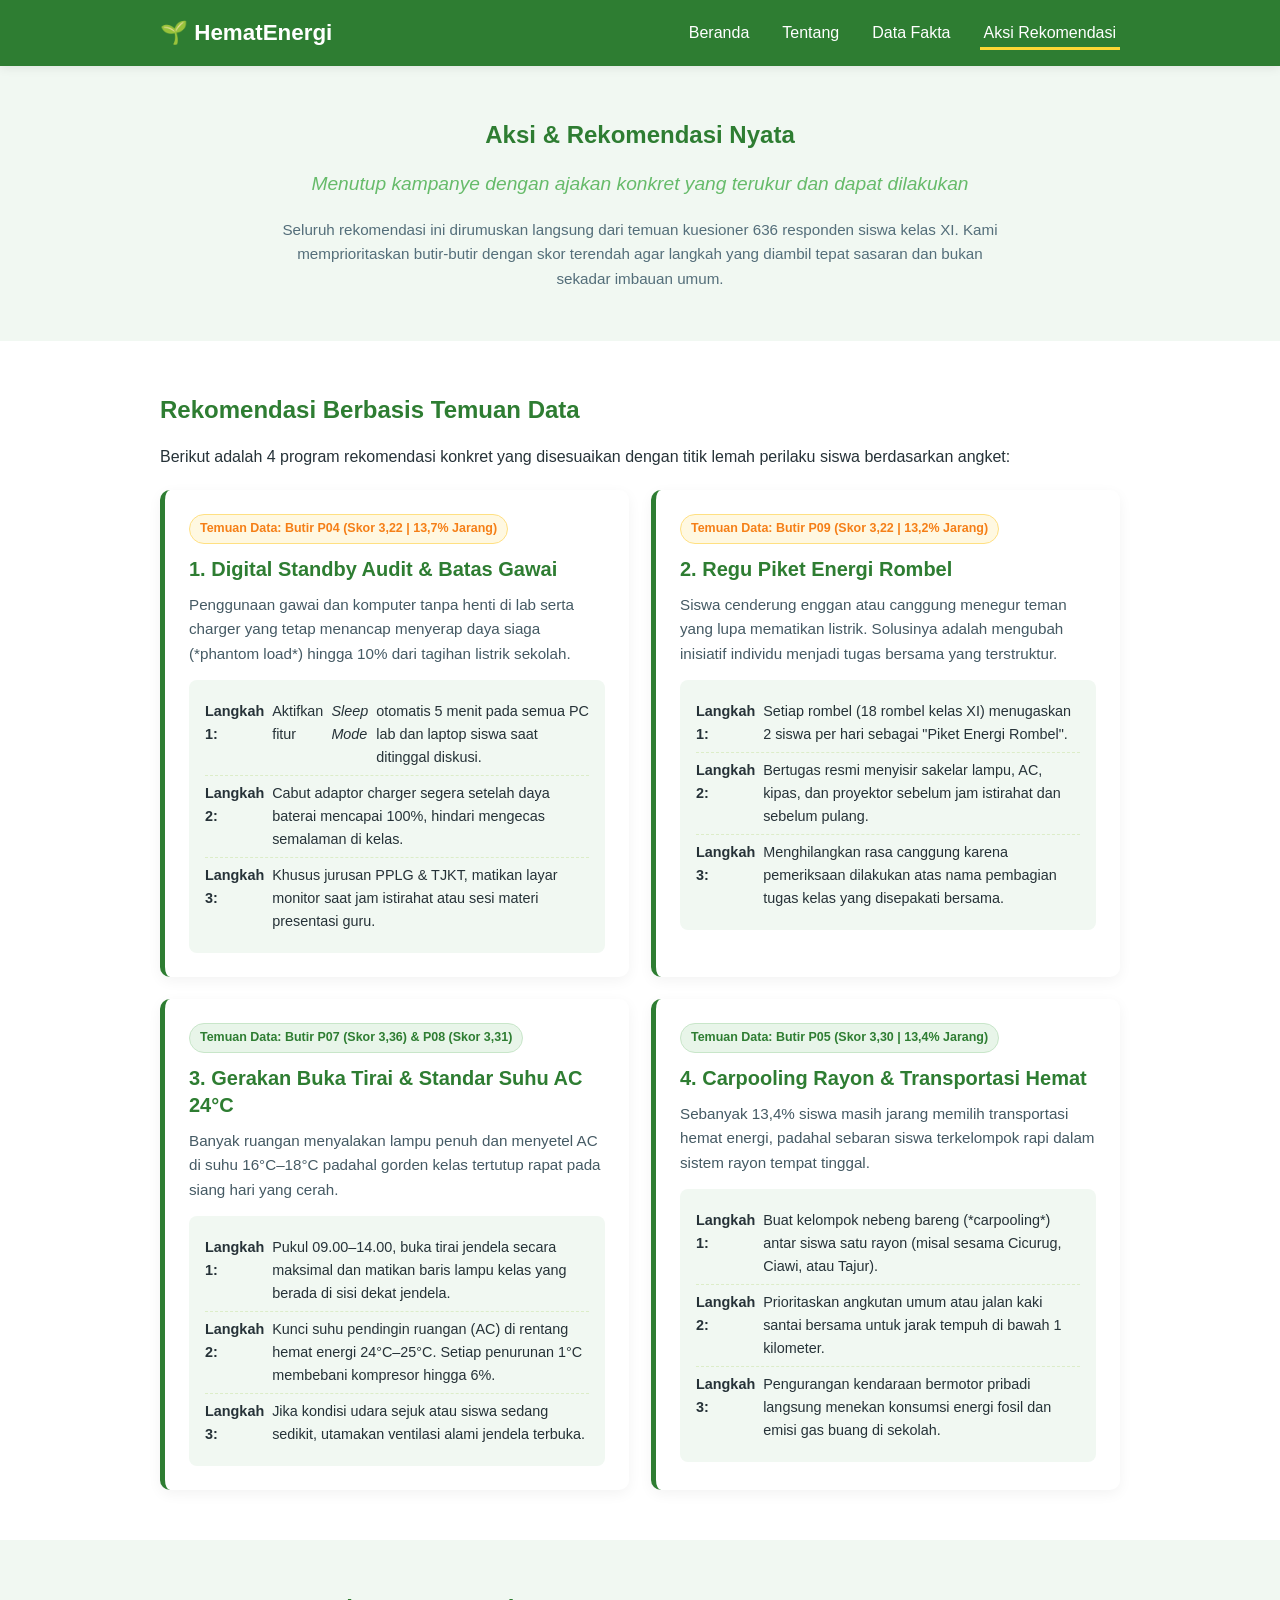
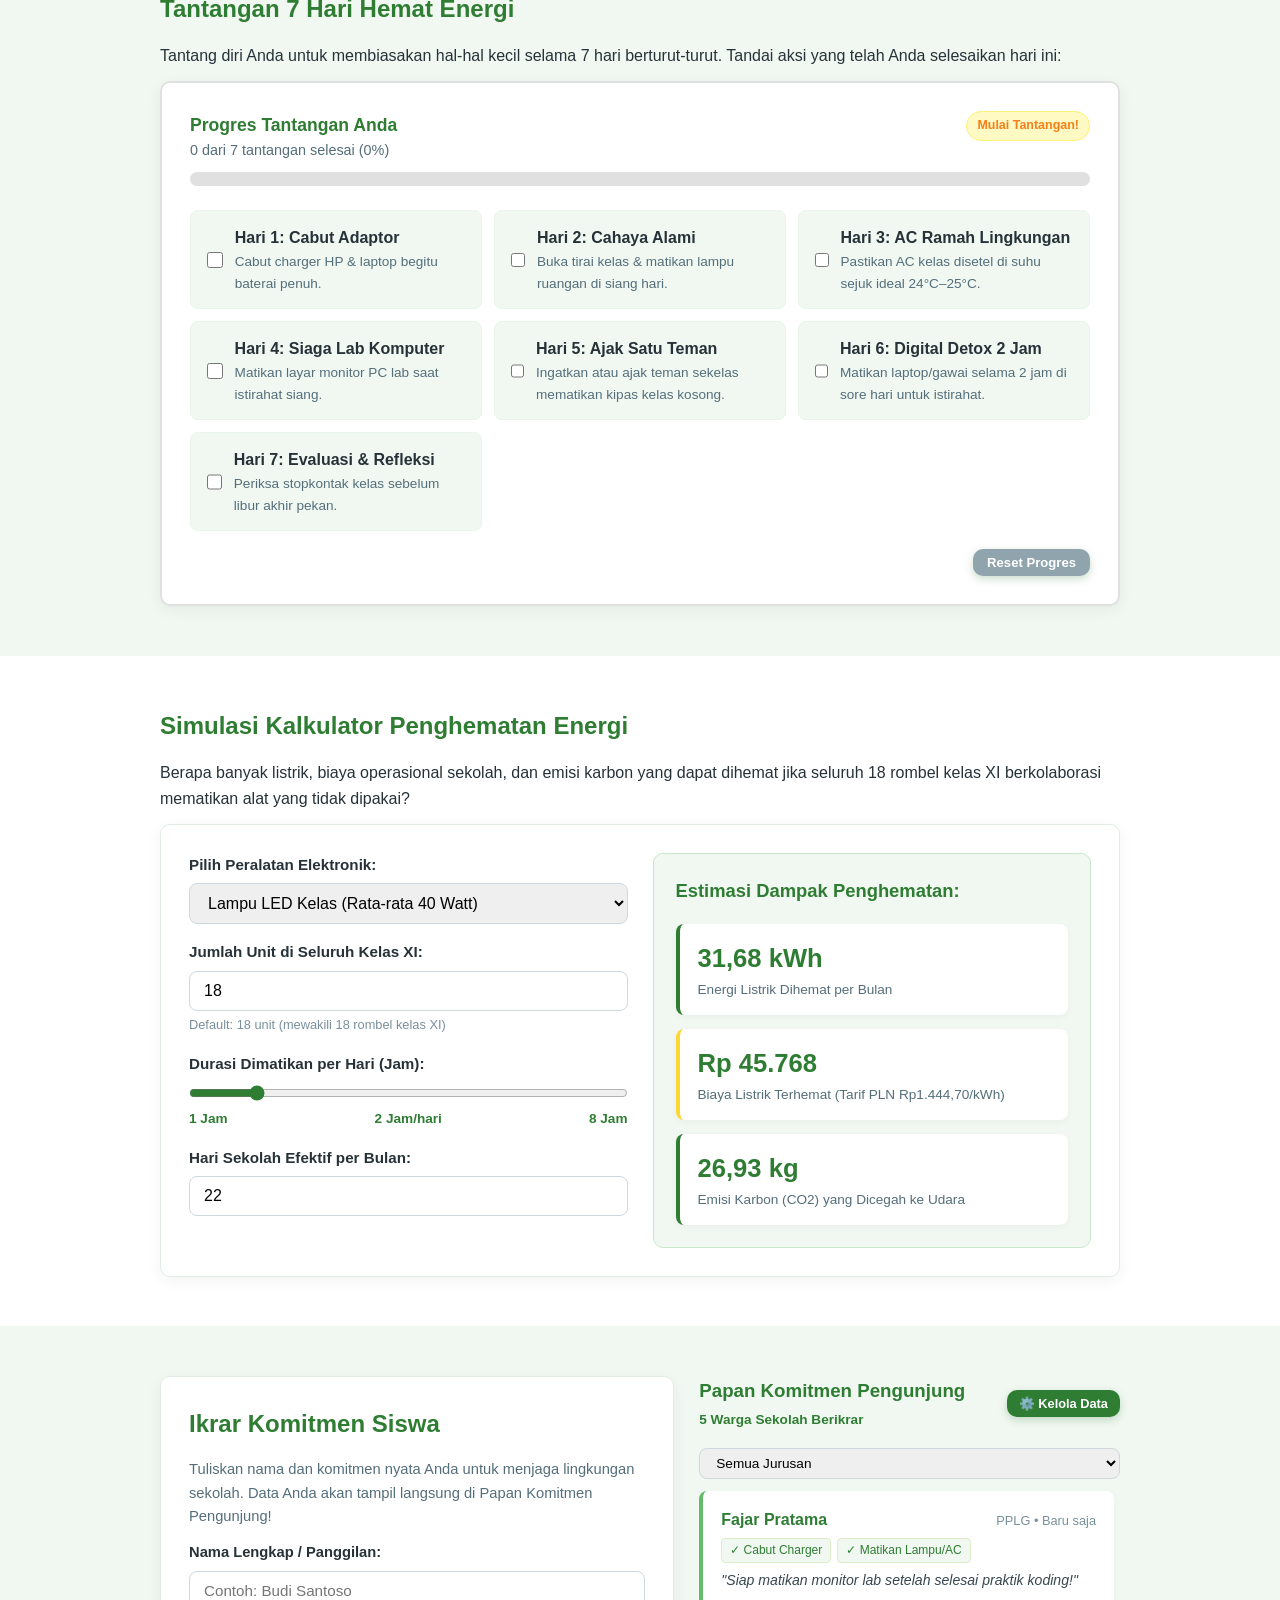
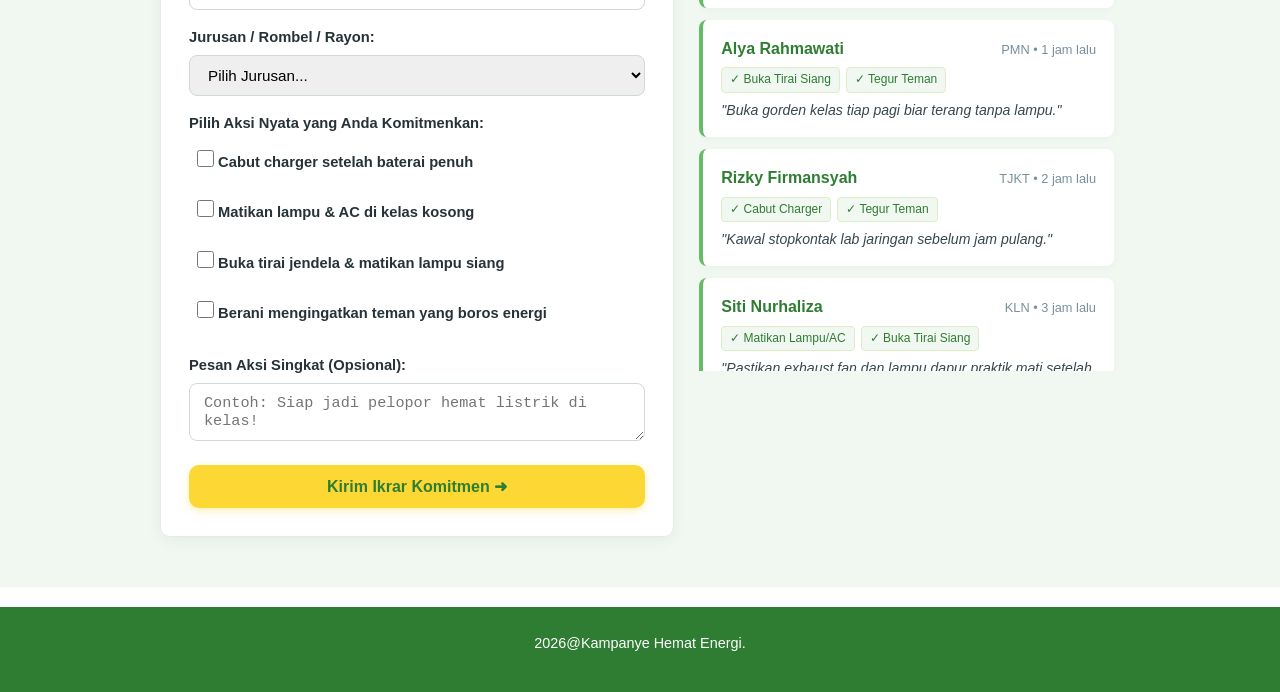
==== aksi.html @ 8c69aa35 "feat: Selesaikan seluruh checklist Fase 3 dan fitur pengembangan lanjutan" ====
<!DOCTYPE html>
<html lang="id">

<head>
    <meta charset="UTF-8">
    <meta name="viewport" content="width=device-width, initial-scale=1.0">
    <title>Aksi &amp; Rekomendasi | Hemat Energi, Selamatkan Bumi!</title>
    <link rel="stylesheet" href="css/style.css">
    <link rel="stylesheet" href="css/aksi.css">
</head>

<body>

    <header class="site-header">
        <div class="container header-inner">
            <a href="index.html" class="logo">🌱 HematEnergi</a>

            <button id="menuButton" class="menu-toggle" aria-label="Buka menu navigasi">
                ☰
            </button>

            <nav id="mainNav" class="main-nav">
                <ul>
                    <li><a href="index.html">Beranda</a></li>
                    <li><a href="tentang.html">Tentang</a></li>
                    <li><a href="dataFakta.html">Data Fakta</a></li>
                    <li><a href="aksi.html" class="active">Aksi Rekomendasi</a></li>
                </ul>
            </nav>
        </div>
    </header>

    <main>

        <section class="section-block page-title">
            <div class="container">
                <h1>Aksi &amp; Rekomendasi Nyata</h1>
                <p class="tagline">Menutup kampanye dengan ajakan konkret yang terukur dan dapat dilakukan</p>
                <p style="max-width: 720px; margin: 0 auto; color: #546e7a; font-size: 0.95rem;">
                    Seluruh rekomendasi ini dirumuskan langsung dari temuan kuesioner 636 responden siswa kelas XI. Kami memprioritaskan butir-butir dengan skor terendah agar langkah yang diambil tepat sasaran dan bukan sekadar imbauan umum.
                </p>
            </div>
        </section>

        <section class="section-block">
            <div class="container">
                <h2>Rekomendasi Berbasis Temuan Data</h2>
                <p>Berikut adalah 4 program rekomendasi konkret yang disesuaikan dengan titik lemah perilaku siswa berdasarkan angket:</p>

                <div class="rekomendasi-grid">

                    <div class="rekomendasi-card">
                        <div>
                            <span class="card-badge badge-alert">Temuan Data: Butir P04 (Skor 3,22 | 13,7% Jarang)</span>
                            <h3>1. Digital Standby Audit &amp; Batas Gawai</h3>
                            <p>
                                Penggunaan gawai dan komputer tanpa henti di lab serta charger yang tetap menancap menyerap daya siaga (*phantom load*) hingga 10% dari tagihan listrik sekolah.
                            </p>
                            <ul class="action-steps">
                                <li><strong>Langkah 1:</strong> Aktifkan fitur <em>Sleep Mode</em> otomatis 5 menit pada semua PC lab dan laptop siswa saat ditinggal diskusi.</li>
                                <li><strong>Langkah 2:</strong> Cabut adaptor charger segera setelah daya baterai mencapai 100%, hindari mengecas semalaman di kelas.</li>
                                <li><strong>Langkah 3:</strong> Khusus jurusan PPLG &amp; TJKT, matikan layar monitor saat jam istirahat atau sesi materi presentasi guru.</li>
                            </ul>
                        </div>
                    </div>

                    <div class="rekomendasi-card">
                        <div>
                            <span class="card-badge badge-alert">Temuan Data: Butir P09 (Skor 3,22 | 13,2% Jarang)</span>
                            <h3>2. Regu Piket Energi Rombel</h3>
                            <p>
                                Siswa cenderung enggan atau canggung menegur teman yang lupa mematikan listrik. Solusinya adalah mengubah inisiatif individu menjadi tugas bersama yang terstruktur.
                            </p>
                            <ul class="action-steps">
                                <li><strong>Langkah 1:</strong> Setiap rombel (18 rombel kelas XI) menugaskan 2 siswa per hari sebagai "Piket Energi Rombel".</li>
                                <li><strong>Langkah 2:</strong> Bertugas resmi menyisir sakelar lampu, AC, kipas, dan proyektor sebelum jam istirahat dan sebelum pulang.</li>
                                <li><strong>Langkah 3:</strong> Menghilangkan rasa canggung karena pemeriksaan dilakukan atas nama pembagian tugas kelas yang disepakati bersama.</li>
                            </ul>
                        </div>
                    </div>

                    <div class="rekomendasi-card">
                        <div>
                            <span class="card-badge">Temuan Data: Butir P07 (Skor 3,36) &amp; P08 (Skor 3,31)</span>
                            <h3>3. Gerakan Buka Tirai &amp; Standar Suhu AC 24°C</h3>
                            <p>
                                Banyak ruangan menyalakan lampu penuh dan menyetel AC di suhu 16°C–18°C padahal gorden kelas tertutup rapat pada siang hari yang cerah.
                            </p>
                            <ul class="action-steps">
                                <li><strong>Langkah 1:</strong> Pukul 09.00–14.00, buka tirai jendela secara maksimal dan matikan baris lampu kelas yang berada di sisi dekat jendela.</li>
                                <li><strong>Langkah 2:</strong> Kunci suhu pendingin ruangan (AC) di rentang hemat energi 24°C–25°C. Setiap penurunan 1°C membebani kompresor hingga 6%.</li>
                                <li><strong>Langkah 3:</strong> Jika kondisi udara sejuk atau siswa sedang sedikit, utamakan ventilasi alami jendela terbuka.</li>
                            </ul>
                        </div>
                    </div>

                    <div class="rekomendasi-card">
                        <div>
                            <span class="card-badge">Temuan Data: Butir P05 (Skor 3,30 | 13,4% Jarang)</span>
                            <h3>4. Carpooling Rayon &amp; Transportasi Hemat</h3>
                            <p>
                                Sebanyak 13,4% siswa masih jarang memilih transportasi hemat energi, padahal sebaran siswa terkelompok rapi dalam sistem rayon tempat tinggal.
                            </p>
                            <ul class="action-steps">
                                <li><strong>Langkah 1:</strong> Buat kelompok nebeng bareng (*carpooling*) antar siswa satu rayon (misal sesama Cicurug, Ciawi, atau Tajur).</li>
                                <li><strong>Langkah 2:</strong> Prioritaskan angkutan umum atau jalan kaki santai bersama untuk jarak tempuh di bawah 1 kilometer.</li>
                                <li><strong>Langkah 3:</strong> Pengurangan kendaraan bermotor pribadi langsung menekan konsumsi energi fosil dan emisi gas buang di sekolah.</li>
                            </ul>
                        </div>
                    </div>

                </div>
            </div>
        </section>

        <section class="section-block alt-bg">
            <div class="container">
                <h2>Tantangan 7 Hari Hemat Energi</h2>
                <p>Tantang diri Anda untuk membiasakan hal-hal kecil selama 7 hari berturut-turut. Tandai aksi yang telah Anda selesaikan hari ini:</p>

                <div class="challenge-card">
                    <div class="progress-header">
                        <div>
                            <strong style="color: var(--color-primary); font-size: 1.1rem;">Progres Tantangan Anda</strong>
                            <p id="challengeProgressText" style="margin: 0; font-size: 0.9rem; color: #546e7a;">0 dari 7 tantangan selesai (0%)</p>
                        </div>
                        <span id="challengeBadge" class="card-badge" style="margin: 0; background-color: #fff9c4; color: #f57f17; border-color: #fff176;">Mulai Tantangan!</span>
                    </div>

                    <div class="progress-bar-bg">
                        <div id="progressBarFill" class="progress-bar-fill"></div>
                    </div>

                    <div class="challenge-list" id="challengeList">
                        <label class="challenge-item" data-day="1">
                            <input type="checkbox" id="chkDay1">
                            <div>
                                <strong>Hari 1: Cabut Adaptor</strong>
                                <div style="font-size: 0.85rem; color: #546e7a;">Cabut charger HP &amp; laptop begitu baterai penuh.</div>
                            </div>
                        </label>

                        <label class="challenge-item" data-day="2">
                            <input type="checkbox" id="chkDay2">
                            <div>
                                <strong>Hari 2: Cahaya Alami</strong>
                                <div style="font-size: 0.85rem; color: #546e7a;">Buka tirai kelas &amp; matikan lampu ruangan di siang hari.</div>
                            </div>
                        </label>

                        <label class="challenge-item" data-day="3">
                            <input type="checkbox" id="chkDay3">
                            <div>
                                <strong>Hari 3: AC Ramah Lingkungan</strong>
                                <div style="font-size: 0.85rem; color: #546e7a;">Pastikan AC kelas disetel di suhu sejuk ideal 24°C–25°C.</div>
                            </div>
                        </label>

                        <label class="challenge-item" data-day="4">
                            <input type="checkbox" id="chkDay4">
                            <div>
                                <strong>Hari 4: Siaga Lab Komputer</strong>
                                <div style="font-size: 0.85rem; color: #546e7a;">Matikan layar monitor PC lab saat istirahat siang.</div>
                            </div>
                        </label>

                        <label class="challenge-item" data-day="5">
                            <input type="checkbox" id="chkDay5">
                            <div>
                                <strong>Hari 5: Ajak Satu Teman</strong>
                                <div style="font-size: 0.85rem; color: #546e7a;">Ingatkan atau ajak teman sekelas mematikan kipas kelas kosong.</div>
                            </div>
                        </label>

                        <label class="challenge-item" data-day="6">
                            <input type="checkbox" id="chkDay6">
                            <div>
                                <strong>Hari 6: Digital Detox 2 Jam</strong>
                                <div style="font-size: 0.85rem; color: #546e7a;">Matikan laptop/gawai selama 2 jam di sore hari untuk istirahat.</div>
                            </div>
                        </label>

                        <label class="challenge-item" data-day="7">
                            <input type="checkbox" id="chkDay7">
                            <div>
                                <strong>Hari 7: Evaluasi &amp; Refleksi</strong>
                                <div style="font-size: 0.85rem; color: #546e7a;">Periksa stopkontak kelas sebelum libur akhir pekan.</div>
                            </div>
                        </label>
                    </div>

                    <div style="margin-top: 18px; text-align: right;">
                        <button id="btnResetChallenge" class="btn-secondary" style="padding: 6px 14px; font-size: 0.82rem; background: #90a4ae;">Reset Progres</button>
                    </div>
                </div>
            </div>
        </section>

        <section class="section-block">
            <div class="container">
                <h2>Simulasi Kalkulator Penghematan Energi</h2>
                <p>Berapa banyak listrik, biaya operasional sekolah, dan emisi karbon yang dapat dihemat jika seluruh 18 rombel kelas XI berkolaborasi mematikan alat yang tidak dipakai?</p>

                <div class="calc-container">
                    <div>
                        <div class="calc-group">
                            <label for="calcDevice">Pilih Peralatan Elektronik:</label>
                            <select id="calcDevice" class="calc-control">
                                <option value="40" selected>Lampu LED Kelas (Rata-rata 40 Watt)</option>
                                <option value="75">Kipas Angin Dinding (75 Watt)</option>
                                <option value="800">Air Conditioner / AC 1 PK (800 Watt)</option>
                                <option value="250">Proyektor Ruang Kelas (250 Watt)</option>
                                <option value="150">Komputer Lab PC (150 Watt)</option>
                            </select>
                        </div>

                        <div class="calc-group">
                            <label for="calcQty">Jumlah Unit di Seluruh Kelas XI:</label>
                            <input type="number" id="calcQty" class="calc-control" value="18" min="1" max="200">
                            <span style="font-size: 0.8rem; color: #78909c;">Default: 18 unit (mewakili 18 rombel kelas XI)</span>
                        </div>

                        <div class="calc-group">
                            <label for="calcHours">Durasi Dimatikan per Hari (Jam):</label>
                            <input type="range" id="calcHours" min="1" max="8" value="2" style="width: 100%; accent-color: var(--color-primary);">
                            <div style="display: flex; justify-content: space-between; font-size: 0.85rem; color: var(--color-primary); font-weight: bold;">
                                <span>1 Jam</span>
                                <span id="lblHours">2 Jam/hari</span>
                                <span>8 Jam</span>
                            </div>
                        </div>

                        <div class="calc-group">
                            <label for="calcDays">Hari Sekolah Efektif per Bulan:</label>
                            <input type="number" id="calcDays" class="calc-control" value="22" min="1" max="31">
                        </div>
                    </div>

                    <div class="calc-results">
                        <h3 style="margin-bottom: 5px; font-size: 1.15rem;">Estimasi Dampak Penghematan:</h3>
                        
                        <div class="result-card">
                            <div class="result-val" id="resKwh">31,68 kWh</div>
                            <div class="result-lbl">Energi Listrik Dihemat per Bulan</div>
                        </div>

                        <div class="result-card result-card-accent">
                            <div class="result-val" id="resCost">Rp 45.768</div>
                            <div class="result-lbl">Biaya Listrik Terhemat (Tarif PLN Rp1.444,70/kWh)</div>
                        </div>

                        <div class="result-card">
                            <div class="result-val" id="resCo2">26,93 kg</div>
                            <div class="result-lbl">Emisi Karbon (CO2) yang Dicegah ke Udara</div>
                        </div>
                    </div>
                </div>
            </div>
        </section>

        <section class="section-block alt-bg">
            <div class="container">
                <div class="pledge-wrapper">

                    <div class="pledge-box">
                        <h2>Ikrar Komitmen Siswa</h2>
                        <p style="font-size: 0.92rem; color: #546e7a;">
                            Tuliskan nama dan komitmen nyata Anda untuk menjaga lingkungan sekolah. Data Anda akan tampil langsung di Papan Komitmen Pengunjung!
                        </p>

                        <form id="pledgeForm">
                            <div class="pledge-form-group">
                                <label for="pledgeName">Nama Lengkap / Panggilan:</label>
                                <input type="text" id="pledgeName" class="pledge-input" placeholder="Contoh: Budi Santoso" required>
                            </div>

                            <div class="pledge-form-group">
                                <label for="pledgeMajor">Jurusan / Rombel / Rayon:</label>
                                <select id="pledgeMajor" class="pledge-input" required>
                                    <option value="" disabled selected>Pilih Jurusan...</option>
                                    <option value="PPLG">PPLG (Pengembangan Perangkat Lunak &amp; Gim)</option>
                                    <option value="TJKT">TJKT (Teknik Komputer &amp; Telekomunikasi)</option>
                                    <option value="DKV">DKV (Desain Komunikasi Visual)</option>
                                    <option value="PMN">PMN (Pemasaran)</option>
                                    <option value="HTL">HTL (Perhotelan)</option>
                                    <option value="KLN">KLN (Kuliner)</option>
                                    <option value="MPLB">MPLB (Manajemen Perkantoran &amp; Bisnis)</option>
                                    <option value="GURU">Guru / Tenaga Pendidik</option>
                                    <option value="UMUM">Warga Sekolah Lainnya</option>
                                </select>
                            </div>

                            <div class="pledge-form-group">
                                <label>Pilih Aksi Nyata yang Anda Komitmenkan:</label>
                                <div class="checkbox-group">
                                    <label class="checkbox-label">
                                        <input type="checkbox" name="pledgeActions" value="Cabut Charger"> Cabut charger setelah baterai penuh
                                    </label>
                                    <label class="checkbox-label">
                                        <input type="checkbox" name="pledgeActions" value="Matikan Lampu/AC"> Matikan lampu &amp; AC di kelas kosong
                                    </label>
                                    <label class="checkbox-label">
                                        <input type="checkbox" name="pledgeActions" value="Buka Tirai Siang"> Buka tirai jendela &amp; matikan lampu siang
                                    </label>
                                    <label class="checkbox-label">
                                        <input type="checkbox" name="pledgeActions" value="Tegur Teman"> Berani mengingatkan teman yang boros energi
                                    </label>
                                </div>
                            </div>

                            <div class="pledge-form-group">
                                <label for="pledgeMsg">Pesan Aksi Singkat (Opsional):</label>
                                <textarea id="pledgeMsg" class="pledge-input" rows="2" placeholder="Contoh: Siap jadi pelopor hemat listrik di kelas!"></textarea>
                            </div>

                            <button type="submit" class="btn-primary" style="width: 100%;">Kirim Ikrar Komitmen ➜</button>
                        </form>
                    </div>

                    <div>
                        <div class="feed-header">
                            <div>
                                <h3 style="margin: 0;">Papan Komitmen Pengunjung</h3>
                                <span id="liveCommitCount" style="font-size: 0.85rem; color: var(--color-primary); font-weight: bold;">0 Warga Sekolah Berikrar</span>
                            </div>
                            <button id="btnOpenAdmin" class="btn-secondary" style="padding: 6px 12px; font-size: 0.8rem;">⚙️ Kelola Data</button>
                        </div>

                        <div style="margin-bottom: 12px;">
                            <select id="filterFeedMajor" class="pledge-input" style="padding: 6px 12px; font-size: 0.85rem;">
                                <option value="ALL">Semua Jurusan</option>
                                <option value="PPLG">PPLG</option>
                                <option value="TJKT">TJKT</option>
                                <option value="DKV">DKV</option>
                                <option value="PMN">PMN</option>
                                <option value="HTL">HTL</option>
                                <option value="KLN">KLN</option>
                                <option value="MPLB">MPLB</option>
                            </select>
                        </div>

                        <div class="feed-container" id="commitFeedContainer"></div>
                    </div>

                </div>
            </div>
        </section>

    </main>

    <div id="adminModal" class="modal-overlay">
        <div class="modal-content">
            <div class="modal-header">
                <h3 style="margin: 0; color: var(--color-primary);">Panel Manajemen Data Pengunjung</h3>
                <button id="btnCloseAdmin" class="modal-close">&times;</button>
            </div>
            
            <p style="font-size: 0.9rem; color: #546e7a;">
                Ringkasan data komitmen pengunjung yang tersimpan secara lokal pada sistem:
            </p>

            <div class="admin-stats-grid">
                <div class="admin-stat">
                    <div class="admin-stat-num" id="adminTotalCount">0</div>
                    <div class="admin-stat-lbl">Total Komitmen</div>
                </div>
                <div class="admin-stat">
                    <div class="admin-stat-num" id="adminTopMajor">-</div>
                    <div class="admin-stat-lbl">Jurusan Teraktif</div>
                </div>
                <div class="admin-stat">
                    <div class="admin-stat-num" id="adminTopAction">-</div>
                    <div class="admin-stat-lbl">Aksi Terbanyak</div>
                </div>
            </div>

            <h4 style="margin-bottom: 8px;">Ekspor &amp; Pengelolaan Data:</h4>
            <div class="admin-actions">
                <button id="btnExportJson" class="btn-primary" style="padding: 8px 16px; font-size: 0.85rem;">📥 Ekspor ke JSON</button>
                <button id="btnExportCsv" class="btn-secondary" style="padding: 8px 16px; font-size: 0.85rem;">📊 Ekspor ke CSV (Excel)</button>
                <button id="btnResetData" class="btn-secondary" style="padding: 8px 16px; font-size: 0.85rem; background: #e53935;">⚠️ Reset Data Bawaan</button>
            </div>
        </div>
    </div>

    <footer class="site-footer">
        <div class="container">
            <p><span id="currentYear"></span>@Kampanye Hemat Energi.</p>
        </div>
    </footer>

    <script src="js/script.js"></script>
</body>

</html>
---- css/style.css ----
:root {
  --color-primary: #2e7d32;
  --color-secondary: #66bb6a;
  --color-accent: #fdd835;
  --color-text: #263238;
  --color-bg: #ffffff;
  --color-bg-alt: #f1f8f2;
  --radius: 10px;
  --transition-smooth: all 0.25s cubic-bezier(0.4, 0, 0.2, 1);
}

* {
  margin: 0;
  padding: 0;
  box-sizing: border-box;
}

html {
  scroll-behavior: smooth;
}

body {
  font-family: 'Segoe UI', Verdana, Arial, sans-serif;
  color: var(--color-text);
  background-color: var(--color-bg);
  line-height: 1.6;
}

.container {
  max-width: 1000px;
  margin: 0 auto;
  padding: 0 20px;
}

h1, h2, h3 {
  color: var(--color-primary);
  margin-bottom: 15px;
  transition: color 0.2s ease;
}

p {
  margin-bottom: 12px;
}

a {
  color: var(--color-primary);
  text-decoration: none;
  transition: color 0.2s ease, opacity 0.2s ease;
}

.site-header {
  background-color: var(--color-primary);
  padding: 15px 0;
  position: sticky;
  top: 0;
  z-index: 100;
  box-shadow: 0 2px 10px rgba(0, 0, 0, 0.08);
  transition: background-color 0.3s ease;
}

.header-inner {
  display: flex;
  align-items: center;
  justify-content: space-between;
}

.logo {
  color: #ffffff;
  font-size: 1.4rem;
  font-weight: bold;
  display: inline-flex;
  align-items: center;
  gap: 6px;
  transition: transform 0.25s ease;
}

.logo:hover {
  transform: scale(1.03);
}

.main-nav ul {
  list-style: none;
  display: flex;
  gap: 25px;
}

.main-nav a {
  color: #ffffff;
  font-weight: 500;
  padding: 6px 4px;
  border-bottom: 3px solid transparent;
  transition: border-color 0.25s ease, opacity 0.2s ease;
}

.main-nav a.active {
  border-bottom: 3px solid var(--color-accent);
}

.main-nav a:hover {
  border-bottom: 3px solid var(--color-accent);
  opacity: 0.95;
}

.menu-toggle {
  display: none;
  background: none;
  border: none;
  color: #ffffff;
  font-size: 1.6rem;
  cursor: pointer;
  transition: transform 0.2s ease;
}

.menu-toggle:active {
  transform: scale(0.92);
}

.btn-primary,
.btn-secondary {
  display: inline-block;
  padding: 12px 26px;
  border-radius: var(--radius);
  font-weight: bold;
  border: none;
  cursor: pointer;
  font-size: 1rem;
  text-decoration: none;
  transition: transform 0.25s cubic-bezier(0.34, 1.56, 0.64, 1), 
              background-color 0.2s ease, 
              box-shadow 0.25s ease;
}

.btn-primary {
  background-color: var(--color-accent);
  color: var(--color-primary);
  box-shadow: 0 3px 8px rgba(253, 216, 53, 0.35);
}

.btn-primary:hover {
  background-color: #fbc02d;
  transform: translateY(-2px);
  box-shadow: 0 6px 16px rgba(253, 216, 53, 0.45);
}

.btn-primary:active {
  transform: translateY(0);
  box-shadow: 0 2px 6px rgba(253, 216, 53, 0.3);
}

.btn-secondary {
  background-color: var(--color-primary);
  color: #ffffff;
  box-shadow: 0 3px 8px rgba(46, 125, 50, 0.25);
}

.btn-secondary:hover {
  background-color: #1b5e20;
  transform: translateY(-2px);
  box-shadow: 0 6px 16px rgba(46, 125, 50, 0.35);
}

.btn-secondary:active {
  transform: translateY(0);
  box-shadow: 0 2px 6px rgba(46, 125, 50, 0.2);
}

.hero {
  display: flex;
  align-items: center;
  justify-content: space-between;
  gap: 30px;
  padding: 60px 20px;
  flex-wrap: wrap;
}

.hero-text {
  flex: 1;
  min-width: 280px;
}

.hero-text h1 {
  font-size: 2.3rem;
  line-height: 1.25;
}

.tagline {
  font-size: 1.2rem;
  font-style: italic;
  color: var(--color-secondary);
  margin-bottom: 18px;
}

.hero-image {
  flex: 1;
  min-width: 260px;
  display: flex;
  justify-content: center;
}

.hero-badge-box {
  position: relative;
  display: flex;
  align-items: center;
  gap: 16px;
  max-width: 300px;
  padding: 28px;
  background-color: var(--color-bg-alt);
  border: 3px solid var(--color-secondary);
  border-radius: var(--radius);
  overflow: hidden;
  box-shadow: 0 4px 16px rgba(46, 125, 50, 0.08);
  transition: transform 0.3s cubic-bezier(0.34, 1.56, 0.64, 1), box-shadow 0.3s ease;
  animation: floatBadge 4.5s ease-in-out infinite alternate;
}

.hero-badge-box:hover {
  transform: translateY(-5px) scale(1.02);
  box-shadow: 0 10px 24px rgba(46, 125, 50, 0.16);
}

@keyframes floatBadge {
  0% {
    transform: translateY(0);
  }
  100% {
    transform: translateY(-6px);
  }
}

.badge-icon {
  font-size: 2.6rem;
  display: inline-block;
  transition: transform 0.3s cubic-bezier(0.34, 1.56, 0.64, 1);
}

.hero-badge-box:hover .badge-icon {
  transform: scale(1.15) rotate(8deg);
}

.badge-content {
  display: flex;
  flex-direction: column;
}

.badge-title {
  font-weight: bold;
  color: var(--color-primary);
  font-size: 1.1rem;
}

.badge-sub {
  font-size: 0.9rem;
  color: var(--color-text);
}

.badge-decoration {
  position: absolute;
  top: -25px;
  right: -25px;
  width: 90px;
  height: 90px;
  border-radius: 50%;
  background-color: var(--color-accent);
  opacity: 0.3;
  transition: transform 0.4s ease;
}

.hero-badge-box:hover .badge-decoration {
  transform: scale(1.2);
}

.section-block {
  padding: 50px 0;
}

.alt-bg {
  background-color: var(--color-bg-alt);
}

.page-title {
  background-color: var(--color-bg-alt);
  text-align: center;
}

.goal-list {
  list-style: none;
}

.goal-list li {
  padding: 12px 10px;
  font-size: 1.05rem;
  border-bottom: 1px solid #e0e0e0;
  border-radius: 6px;
  transition: background-color 0.2s ease, transform 0.2s ease, padding-left 0.2s ease;
}

.goal-list li:hover {
  background-color: rgba(102, 187, 106, 0.08);
  padding-left: 16px;
  transform: translateX(4px);
}

.tips-section {
  text-align: center;
}

.tip-text {
  font-size: 1.15rem;
  font-weight: 500;
  min-height: 36px;
  margin-bottom: 20px;
  color: var(--color-primary);
  transition: opacity 0.25s ease, transform 0.25s ease;
}

.identity-table {
  width: 100%;
  border-collapse: collapse;
  margin-top: 10px;
  border-radius: var(--radius);
  overflow: hidden;
}

.identity-table th,
.identity-table td {
  text-align: left;
  padding: 12px 16px;
  border: 1px solid #dcdcdc;
  transition: background-color 0.2s ease;
}

.identity-table th {
  background-color: var(--color-bg-alt);
  width: 220px;
}

.identity-table tr:hover td {
  background-color: rgba(241, 248, 242, 0.5);
}

.fade-in-section {
  opacity: 0;
  transform: translateY(16px);
  transition: opacity 0.6s cubic-bezier(0.25, 1, 0.5, 1), transform 0.6s cubic-bezier(0.25, 1, 0.5, 1);
  will-change: opacity, transform;
}

.fade-in-section.is-visible {
  opacity: 1;
  transform: translateY(0);
}

.site-footer {
  background-color: var(--color-primary);
  color: #ffffff;
  text-align: center;
  padding: 25px 0;
  margin-top: 20px;
  font-size: 0.9rem;
}

.site-footer a {
  color: var(--color-accent);
}

@media (max-width: 768px) {
  .menu-toggle {
    display: block;
  }

  .header-inner {
    flex-wrap: wrap;
  }

  .main-nav {
    width: 100%;
    order: 3;
    display: none;
    opacity: 0;
    transform: translateY(-8px);
    transition: opacity 0.25s ease, transform 0.25s ease;
  }

  .main-nav.nav-open {
    display: block;
    opacity: 1;
    transform: translateY(0);
  }

  .main-nav ul {
    flex-direction: column;
    gap: 0;
    margin-top: 15px;
  }

  .main-nav li {
    border-top: 1px solid rgba(255, 255, 255, 0.2);
  }

  .main-nav a {
    display: block;
    padding: 12px 4px;
  }

  .hero {
    text-align: center;
    flex-direction: column-reverse;
  }
}

@media (prefers-reduced-motion: reduce) {
  *,
  .fade-in-section,
  .hero-badge-box,
  .badge-icon {
    animation: none !important;
    transition: none !important;
    transform: none !important;
    opacity: 1 !important;
  }
}
---- css/aksi.css ----
.rekomendasi-grid {
  display: grid;
  grid-template-columns: repeat(auto-fit, minmax(320px, 1fr));
  gap: 22px;
  margin-top: 20px;
}

.rekomendasi-card {
  background: #ffffff;
  border-radius: var(--radius);
  padding: 24px;
  box-shadow: 0 4px 14px rgba(0, 0, 0, 0.05);
  border-left: 5px solid var(--color-primary);
  display: flex;
  flex-direction: column;
  justify-content: space-between;
  transition: transform 0.25s ease, box-shadow 0.25s ease;
}

.rekomendasi-card:hover {
  transform: translateY(-4px);
  box-shadow: 0 10px 24px rgba(46, 125, 50, 0.12);
}

.card-badge {
  display: inline-block;
  font-size: 0.78rem;
  font-weight: 700;
  padding: 4px 10px;
  border-radius: 20px;
  background-color: #e8f5e9;
  color: var(--color-primary);
  margin-bottom: 12px;
  align-self: flex-start;
  border: 1px solid #c8e6c9;
}

.badge-alert {
  background-color: #fff8e1;
  color: #f57f17;
  border-color: #ffe082;
}

.rekomendasi-card h3 {
  font-size: 1.25rem;
  margin-bottom: 10px;
  line-height: 1.35;
}

.rekomendasi-card p {
  font-size: 0.95rem;
  color: #455a64;
  margin-bottom: 14px;
}

.action-steps {
  list-style: none;
  background: var(--color-bg-alt);
  padding: 14px 16px;
  border-radius: 8px;
  margin-top: 10px;
}

.action-steps li {
  font-size: 0.9rem;
  padding: 6px 0;
  display: flex;
  align-items: flex-start;
  gap: 8px;
  border-bottom: 1px dashed #dcedc8;
}

.action-steps li:last-child {
  border-bottom: none;
}

.challenge-card {
  background: #ffffff;
  border-radius: var(--radius);
  padding: 28px;
  box-shadow: 0 4px 16px rgba(0, 0, 0, 0.06);
  border: 2px solid #e0e0e0;
}

.progress-header {
  display: flex;
  justify-content: space-between;
  align-items: center;
  margin-bottom: 10px;
  flex-wrap: wrap;
  gap: 10px;
}

.progress-bar-bg {
  width: 100%;
  height: 14px;
  background-color: #e0e0e0;
  border-radius: 10px;
  overflow: hidden;
  margin-bottom: 24px;
}

.progress-bar-fill {
  height: 100%;
  width: 0%;
  background: linear-gradient(90deg, var(--color-secondary), var(--color-primary));
  border-radius: 10px;
  transition: width 0.4s ease;
}

.challenge-list {
  display: grid;
  grid-template-columns: repeat(auto-fit, minmax(280px, 1fr));
  gap: 12px;
}

.challenge-item {
  background: var(--color-bg-alt);
  padding: 14px 16px;
  border-radius: 8px;
  display: flex;
  align-items: center;
  gap: 12px;
  cursor: pointer;
  border: 1px solid #e8f5e9;
  transition: all 0.2s ease;
  user-select: none;
}

.challenge-item:hover {
  background-color: #e8f5e9;
  transform: translateX(3px);
}

.challenge-item input[type="checkbox"] {
  width: 20px;
  height: 20px;
  accent-color: var(--color-primary);
  cursor: pointer;
}

.challenge-item.completed {
  background-color: #edf7ee;
  border-color: #a5d6a7;
  text-decoration: line-through;
  opacity: 0.85;
}

.calc-container {
  display: grid;
  grid-template-columns: 1fr 1fr;
  gap: 25px;
  background: #ffffff;
  padding: 28px;
  border-radius: var(--radius);
  box-shadow: 0 4px 16px rgba(0, 0, 0, 0.05);
  border: 1px solid #e2ece3;
}

@media (max-width: 768px) {
  .calc-container {
    grid-template-columns: 1fr;
  }
}

.calc-group {
  margin-bottom: 16px;
}

.calc-group label {
  display: block;
  font-weight: 600;
  font-size: 0.95rem;
  margin-bottom: 6px;
  color: var(--color-text);
}

.calc-control {
  width: 100%;
  padding: 10px 14px;
  border-radius: 8px;
  border: 1px solid #cfd8dc;
  font-size: 1rem;
  outline: none;
  transition: border-color 0.2s ease, box-shadow 0.2s ease;
}

.calc-control:focus {
  border-color: var(--color-primary);
  box-shadow: 0 0 0 3px rgba(46, 125, 50, 0.15);
}

.calc-results {
  display: flex;
  flex-direction: column;
  justify-content: center;
  gap: 14px;
  background: var(--color-bg-alt);
  padding: 22px;
  border-radius: var(--radius);
  border: 1px solid #c8e6c9;
}

.result-card {
  background: #ffffff;
  padding: 14px 18px;
  border-radius: 8px;
  border-left: 4px solid var(--color-primary);
  box-shadow: 0 2px 6px rgba(0,0,0,0.04);
}

.result-card-accent {
  border-left-color: var(--color-accent);
}

.result-val {
  font-size: 1.6rem;
  font-weight: 700;
  color: var(--color-primary);
}

.result-lbl {
  font-size: 0.85rem;
  color: #546e7a;
}

.pledge-wrapper {
  display: grid;
  grid-template-columns: 1.1fr 0.9fr;
  gap: 25px;
}

@media (max-width: 768px) {
  .pledge-wrapper {
    grid-template-columns: 1fr;
  }
}

.pledge-box {
  background: #ffffff;
  padding: 28px;
  border-radius: var(--radius);
  box-shadow: 0 4px 16px rgba(0, 0, 0, 0.05);
  border: 1px solid #e2ece3;
}

.pledge-form-group {
  margin-bottom: 16px;
}

.pledge-form-group label {
  display: block;
  font-weight: 600;
  font-size: 0.92rem;
  margin-bottom: 6px;
}

.pledge-input {
  width: 100%;
  padding: 10px 14px;
  border-radius: 8px;
  border: 1px solid #cfd8dc;
  font-size: 0.95rem;
  outline: none;
  transition: border-color 0.2s ease;
}

.pledge-input:focus {
  border-color: var(--color-primary);
  box-shadow: 0 0 0 3px rgba(46, 125, 50, 0.15);
}

.checkbox-group {
  display: flex;
  flex-direction: column;
  gap: 8px;
  margin-top: 8px;
}

.checkbox-label {
  display: flex;
  align-items: center;
  gap: 10px;
  font-size: 0.9rem;
  cursor: pointer;
  padding: 6px 8px;
  border-radius: 6px;
  transition: background-color 0.2s ease;
}

.checkbox-label:hover {
  background-color: var(--color-bg-alt);
}

.checkbox-label input[type="checkbox"] {
  accent-color: var(--color-primary);
  width: 17px;
  height: 17px;
}

.feed-header {
  display: flex;
  justify-content: space-between;
  align-items: center;
  margin-bottom: 16px;
  flex-wrap: wrap;
  gap: 10px;
}

.feed-container {
  display: flex;
  flex-direction: column;
  gap: 12px;
  max-height: 480px;
  overflow-y: auto;
  padding-right: 6px;
}

.feed-container::-webkit-scrollbar {
  width: 6px;
}

.feed-container::-webkit-scrollbar-thumb {
  background: #c8e6c9;
  border-radius: 10px;
}

.commit-card {
  background: #ffffff;
  padding: 16px 18px;
  border-radius: 8px;
  border-left: 4px solid var(--color-secondary);
  box-shadow: 0 2px 8px rgba(0,0,0,0.03);
  transition: transform 0.2s ease;
}

.commit-card:hover {
  transform: translateX(3px);
}

.commit-top {
  display: flex;
  justify-content: space-between;
  align-items: baseline;
  margin-bottom: 6px;
}

.commit-name {
  font-weight: 700;
  color: var(--color-primary);
  font-size: 1rem;
}

.commit-meta {
  font-size: 0.8rem;
  color: #78909c;
}

.commit-tags {
  display: flex;
  flex-wrap: wrap;
  gap: 6px;
  margin: 6px 0;
}

.commit-tag {
  font-size: 0.75rem;
  background: var(--color-bg-alt);
  color: var(--color-primary);
  padding: 2px 8px;
  border-radius: 4px;
  border: 1px solid #dcedc8;
}

.commit-note {
  font-size: 0.88rem;
  color: #37474f;
  font-style: italic;
  margin-top: 4px;
}

.modal-overlay {
  display: none;
  position: fixed;
  top: 0;
  left: 0;
  width: 100%;
  height: 100%;
  background: rgba(0, 0, 0, 0.5);
  z-index: 1000;
  justify-content: center;
  align-items: center;
  padding: 15px;
}

.modal-overlay.active {
  display: flex;
}

.modal-content {
  background: #ffffff;
  width: 100%;
  max-width: 680px;
  border-radius: var(--radius);
  padding: 28px;
  max-height: 85vh;
  overflow-y: auto;
  box-shadow: 0 10px 30px rgba(0, 0, 0, 0.2);
  position: relative;
}

.modal-header {
  display: flex;
  justify-content: space-between;
  align-items: center;
  border-bottom: 2px solid var(--color-bg-alt);
  padding-bottom: 12px;
  margin-bottom: 18px;
}

.modal-close {
  background: none;
  border: none;
  font-size: 1.5rem;
  cursor: pointer;
  color: #78909c;
  line-height: 1;
}

.admin-stats-grid {
  display: grid;
  grid-template-columns: repeat(auto-fit, minmax(130px, 1fr));
  gap: 12px;
  margin-bottom: 20px;
}

.admin-stat {
  background: var(--color-bg-alt);
  padding: 14px;
  border-radius: 8px;
  text-align: center;
}

.admin-stat-num {
  font-size: 1.6rem;
  font-weight: 700;
  color: var(--color-primary);
}

.admin-stat-lbl {
  font-size: 0.8rem;
  color: #607d8b;
}

.admin-actions {
  display: flex;
  gap: 10px;
  flex-wrap: wrap;
  margin-top: 20px;
}
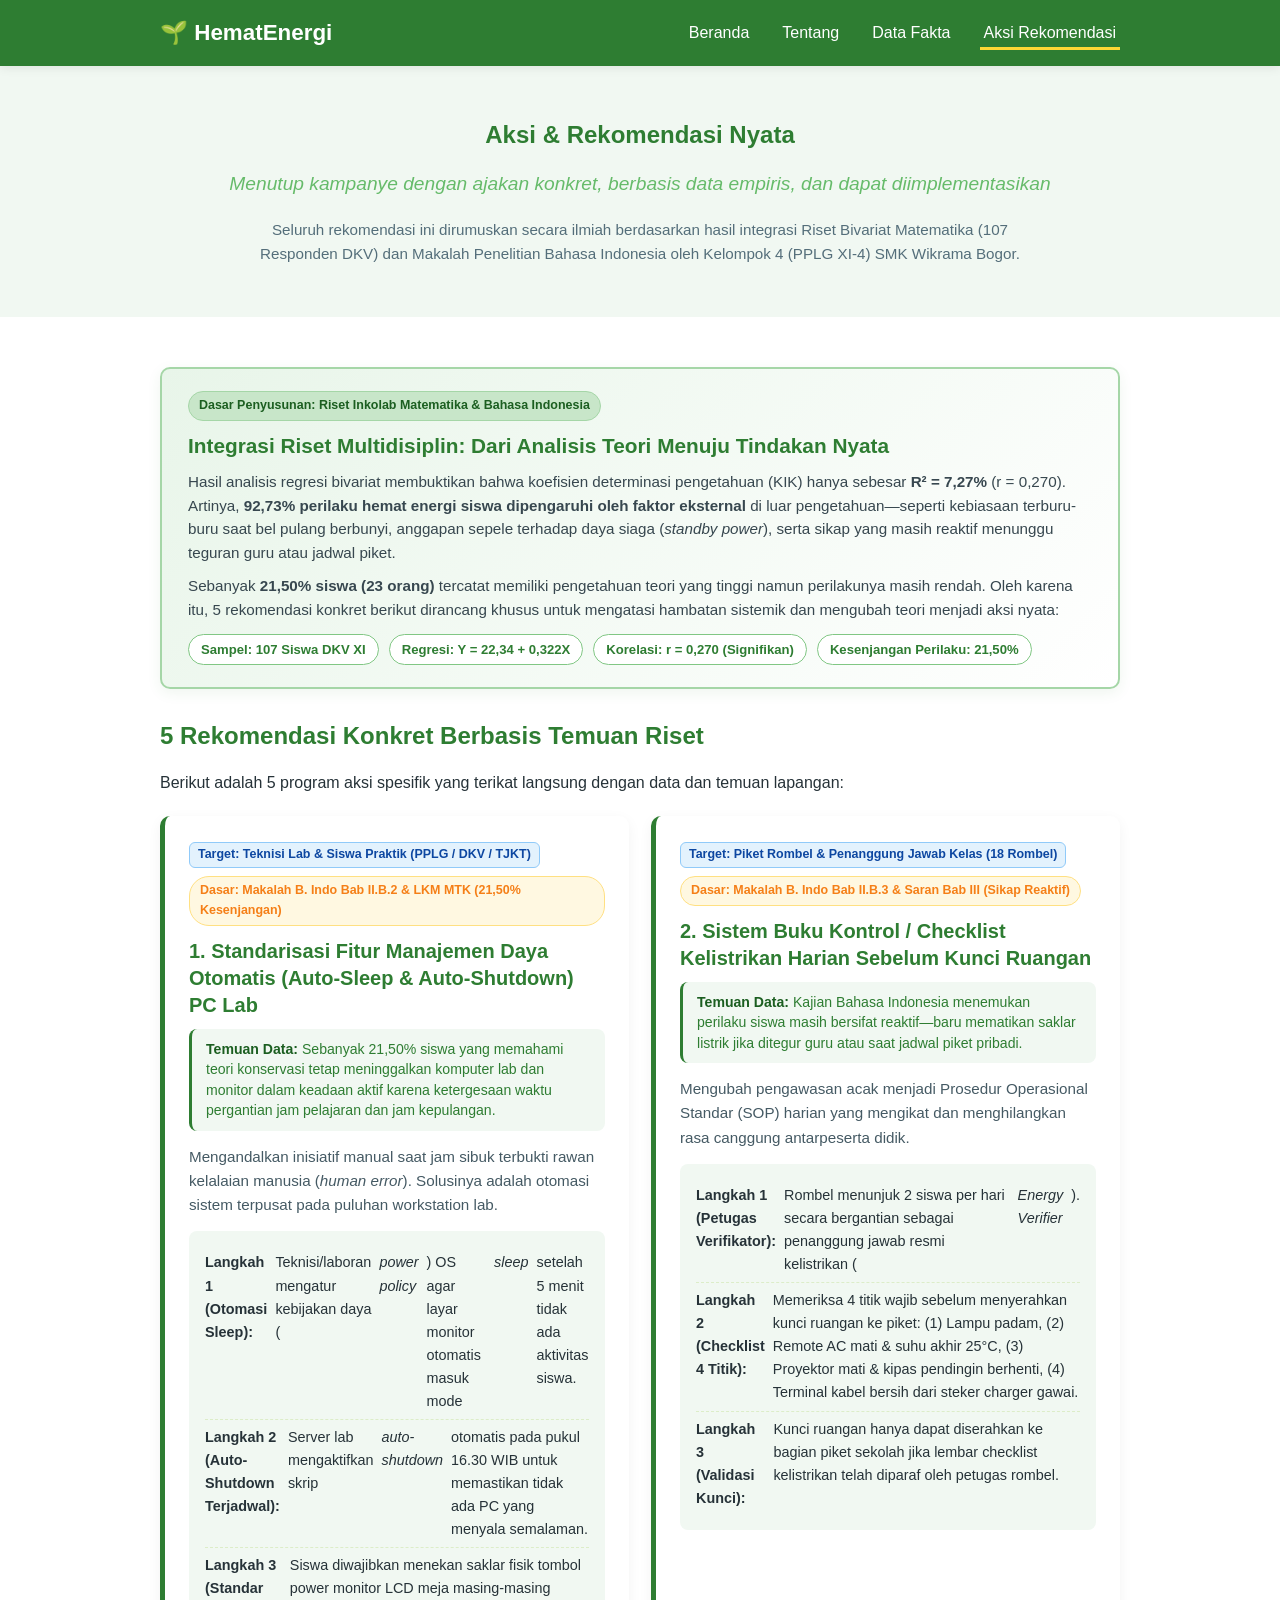
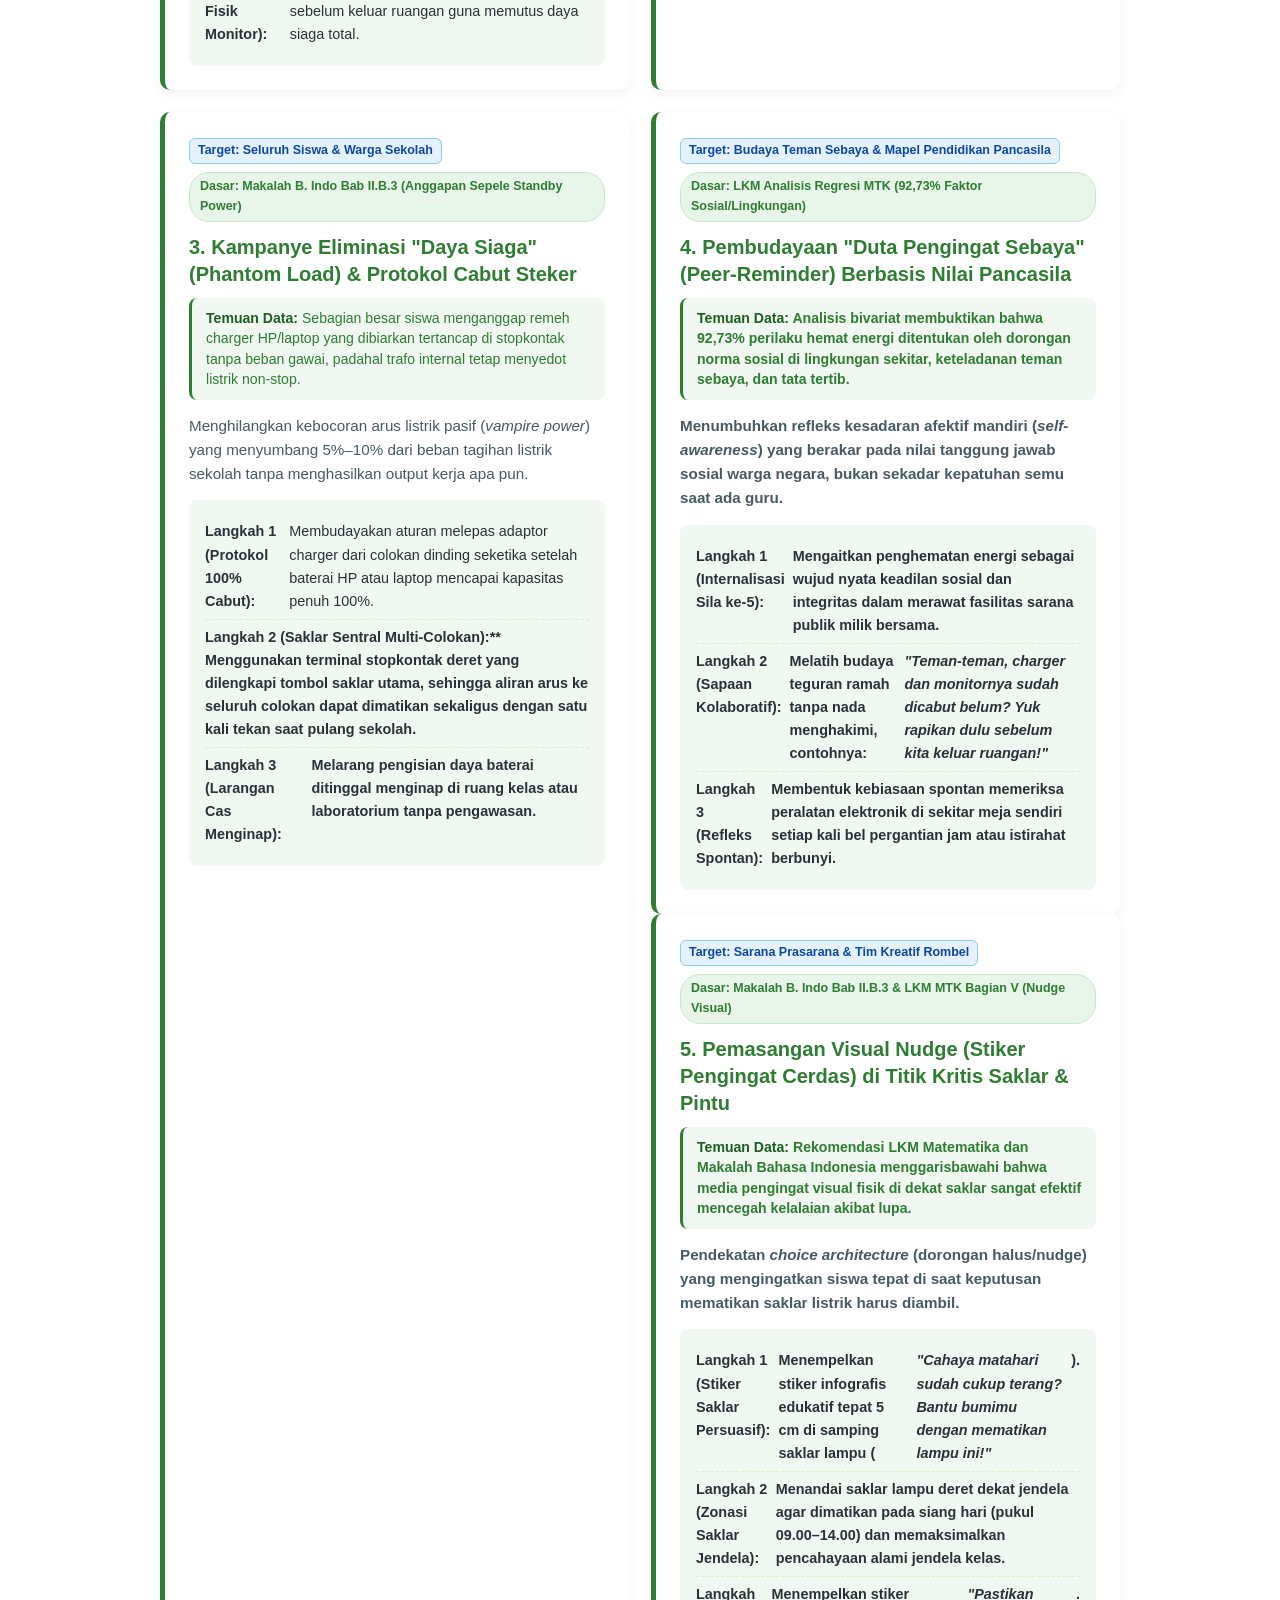
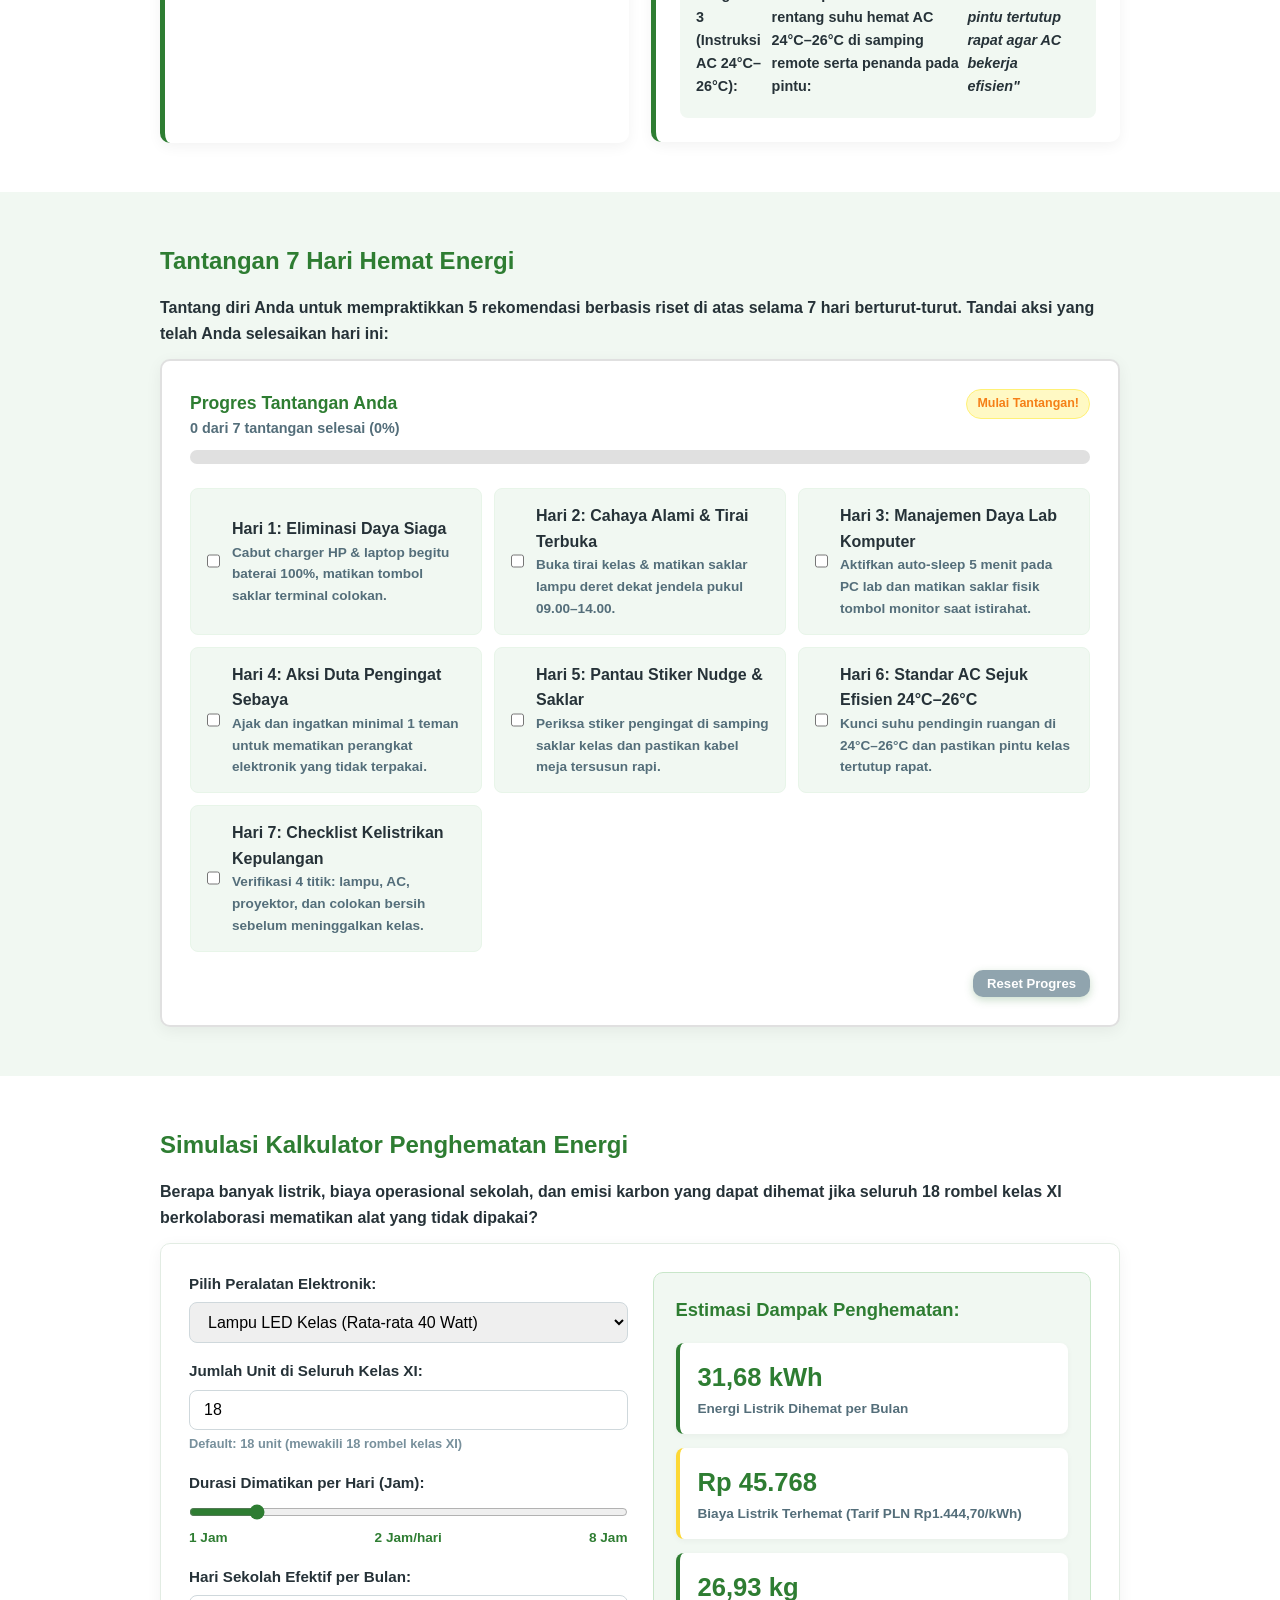
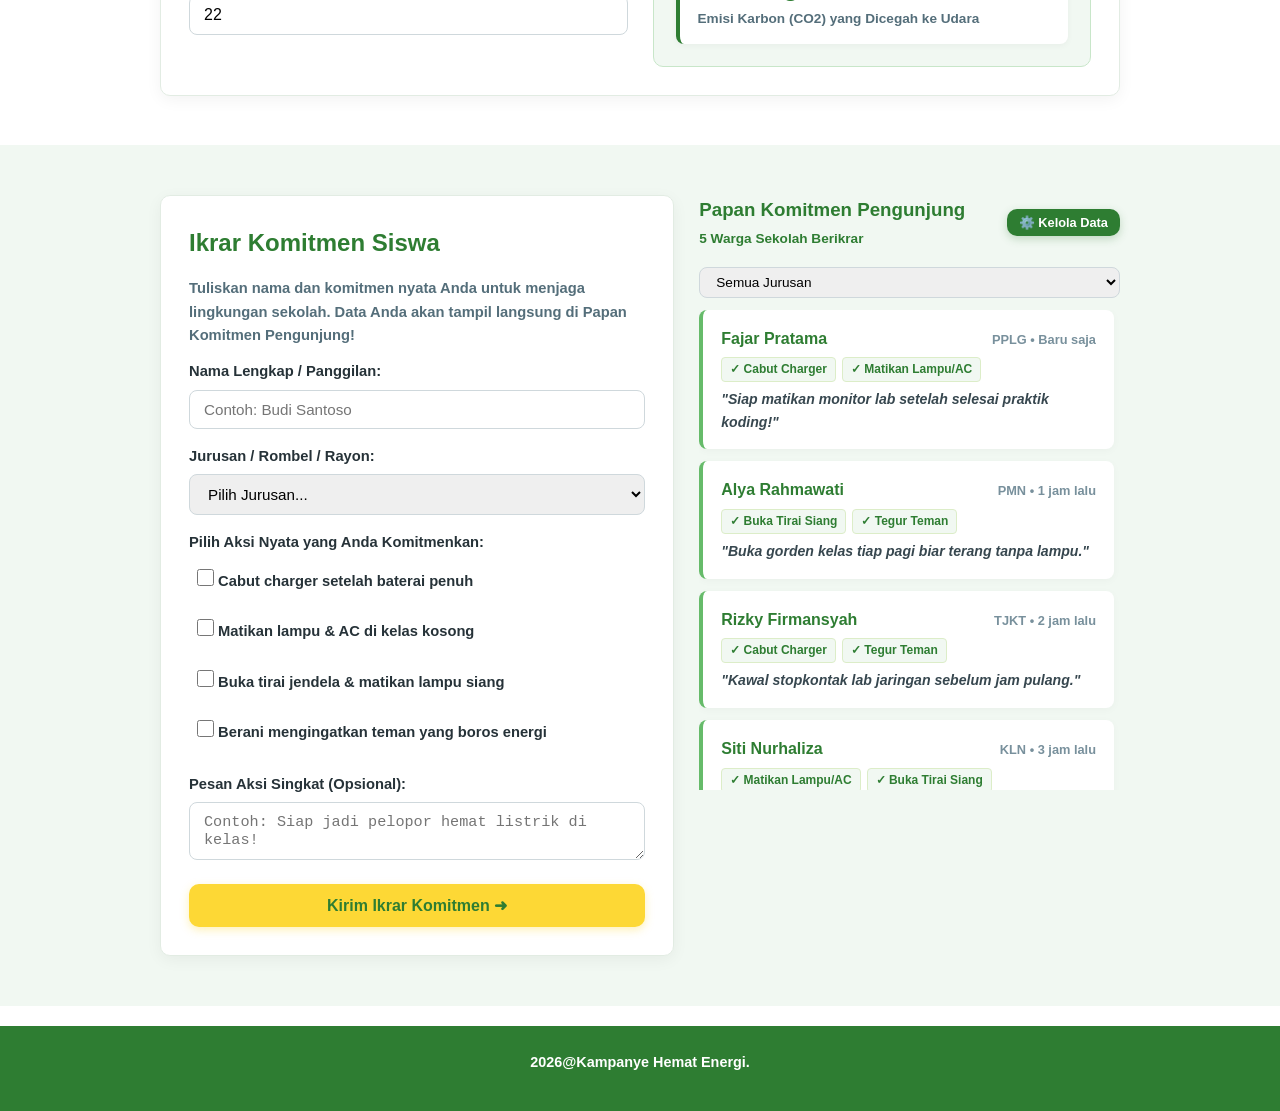
==== commit ad503c0c: "feat: Integrasikan hasil riset Inkolab Matematika Bivariat dan Makalah Bahasa Indonesia pada 5 rekom" ====
--- a/aksi.html
+++ b/aksi.html
@@ -35,76 +35,128 @@
         <section class="section-block page-title">
             <div class="container">
                 <h1>Aksi &amp; Rekomendasi Nyata</h1>
-                <p class="tagline">Menutup kampanye dengan ajakan konkret yang terukur dan dapat dilakukan</p>
-                <p style="max-width: 720px; margin: 0 auto; color: #546e7a; font-size: 0.95rem;">
-                    Seluruh rekomendasi ini dirumuskan langsung dari temuan kuesioner 636 responden siswa kelas XI. Kami memprioritaskan butir-butir dengan skor terendah agar langkah yang diambil tepat sasaran dan bukan sekadar imbauan umum.
+                <p class="tagline">Menutup kampanye dengan ajakan konkret, berbasis data empiris, dan dapat diimplementasikan</p>
+                <p style="max-width: 760px; margin: 0 auto; color: #546e7a; font-size: 0.95rem;">
+                    Seluruh rekomendasi ini dirumuskan secara ilmiah berdasarkan hasil integrasi Riset Bivariat Matematika (107 Responden DKV) dan Makalah Penelitian Bahasa Indonesia oleh Kelompok 4 (PPLG XI-4) SMK Wikrama Bogor.
                 </p>
             </div>
         </section>
 
         <section class="section-block">
             <div class="container">
-                <h2>Rekomendasi Berbasis Temuan Data</h2>
-                <p>Berikut adalah 4 program rekomendasi konkret yang disesuaikan dengan titik lemah perilaku siswa berdasarkan angket:</p>
+                <div class="inkolab-lead-banner">
+                    <span class="card-badge" style="background-color: #c8e6c9; color: #1b5e20; border-color: #a5d6a7; margin-bottom: 8px;">Dasar Penyusunan: Riset Inkolab Matematika &amp; Bahasa Indonesia</span>
+                    <h3>Integrasi Riset Multidisiplin: Dari Analisis Teori Menuju Tindakan Nyata</h3>
+                    <p>
+                        Hasil analisis regresi bivariat membuktikan bahwa koefisien determinasi pengetahuan (KIK) hanya sebesar <strong>R² = 7,27%</strong> (r = 0,270). Artinya, <strong>92,73% perilaku hemat energi siswa dipengaruhi oleh faktor eksternal</strong> di luar pengetahuan—seperti kebiasaan terburu-buru saat bel pulang berbunyi, anggapan sepele terhadap daya siaga (<em>standby power</em>), serta sikap yang masih reaktif menunggu teguran guru atau jadwal piket.
+                    </p>
+                    <p>
+                        Sebanyak <strong>21,50% siswa (23 orang)</strong> tercatat memiliki pengetahuan teori yang tinggi namun perilakunya masih rendah. Oleh karena itu, 5 rekomendasi konkret berikut dirancang khusus untuk mengatasi hambatan sistemik dan mengubah teori menjadi aksi nyata:
+                    </p>
+                    <div class="inkolab-lead-meta">
+                        <span class="inkolab-pill">Sampel: 107 Siswa DKV XI</span>
+                        <span class="inkolab-pill">Regresi: Y = 22,34 + 0,322X</span>
+                        <span class="inkolab-pill">Korelasi: r = 0,270 (Signifikan)</span>
+                        <span class="inkolab-pill">Kesenjangan Perilaku: 21,50%</span>
+                    </div>
+                </div>
+
+                <h2>5 Rekomendasi Konkret Berbasis Temuan Riset</h2>
+                <p>Berikut adalah 5 program aksi spesifik yang terikat langsung dengan data dan temuan lapangan:</p>
 
                 <div class="rekomendasi-grid">
 
                     <div class="rekomendasi-card">
                         <div>
-                            <span class="card-badge badge-alert">Temuan Data: Butir P04 (Skor 3,22 | 13,7% Jarang)</span>
-                            <h3>1. Digital Standby Audit &amp; Batas Gawai</h3>
+                            <span class="role-badge">Target: Teknisi Lab &amp; Siswa Praktik (PPLG / DKV / TJKT)</span>
+                            <span class="card-badge badge-alert">Dasar: Makalah B. Indo Bab II.B.2 &amp; LKM MTK (21,50% Kesenjangan)</span>
+                            <h3>1. Standarisasi Fitur Manajemen Daya Otomatis (Auto-Sleep &amp; Auto-Shutdown) PC Lab</h3>
+                            <div class="data-foundation">
+                                <strong>Temuan Data:</strong> Sebanyak 21,50% siswa yang memahami teori konservasi tetap meninggalkan komputer lab dan monitor dalam keadaan aktif karena ketergesaan waktu pergantian jam pelajaran dan jam kepulangan.
+                            </div>
                             <p>
-                                Penggunaan gawai dan komputer tanpa henti di lab serta charger yang tetap menancap menyerap daya siaga (*phantom load*) hingga 10% dari tagihan listrik sekolah.
+                                Mengandalkan inisiatif manual saat jam sibuk terbukti rawan kelalaian manusia (<em>human error</em>). Solusinya adalah otomasi sistem terpusat pada puluhan workstation lab.
                             </p>
                             <ul class="action-steps">
-                                <li><strong>Langkah 1:</strong> Aktifkan fitur <em>Sleep Mode</em> otomatis 5 menit pada semua PC lab dan laptop siswa saat ditinggal diskusi.</li>
-                                <li><strong>Langkah 2:</strong> Cabut adaptor charger segera setelah daya baterai mencapai 100%, hindari mengecas semalaman di kelas.</li>
-                                <li><strong>Langkah 3:</strong> Khusus jurusan PPLG &amp; TJKT, matikan layar monitor saat jam istirahat atau sesi materi presentasi guru.</li>
+                                <li><strong>Langkah 1 (Otomasi Sleep):</strong> Teknisi/laboran mengatur kebijakan daya (<em>power policy</em>) OS agar layar monitor otomatis masuk mode <em>sleep</em> setelah 5 menit tidak ada aktivitas siswa.</li>
+                                <li><strong>Langkah 2 (Auto-Shutdown Terjadwal):</strong> Server lab mengaktifkan skrip <em>auto-shutdown</em> otomatis pada pukul 16.30 WIB untuk memastikan tidak ada PC yang menyala semalaman.</li>
+                                <li><strong>Langkah 3 (Standar Fisik Monitor):</strong> Siswa diwajibkan menekan saklar fisik tombol power monitor LCD meja masing-masing sebelum keluar ruangan guna memutus daya siaga total.</li>
                             </ul>
                         </div>
                     </div>
 
                     <div class="rekomendasi-card">
                         <div>
-                            <span class="card-badge badge-alert">Temuan Data: Butir P09 (Skor 3,22 | 13,2% Jarang)</span>
-                            <h3>2. Regu Piket Energi Rombel</h3>
+                            <span class="role-badge">Target: Piket Rombel &amp; Penanggung Jawab Kelas (18 Rombel)</span>
+                            <span class="card-badge badge-alert">Dasar: Makalah B. Indo Bab II.B.3 &amp; Saran Bab III (Sikap Reaktif)</span>
+                            <h3>2. Sistem Buku Kontrol / Checklist Kelistrikan Harian Sebelum Kunci Ruangan</h3>
+                            <div class="data-foundation">
+                                <strong>Temuan Data:</strong> Kajian Bahasa Indonesia menemukan perilaku siswa masih bersifat reaktif—baru mematikan saklar listrik jika ditegur guru atau saat jadwal piket pribadi.
+                            </div>
                             <p>
-                                Siswa cenderung enggan atau canggung menegur teman yang lupa mematikan listrik. Solusinya adalah mengubah inisiatif individu menjadi tugas bersama yang terstruktur.
+                                Mengubah pengawasan acak menjadi Prosedur Operasional Standar (SOP) harian yang mengikat dan menghilangkan rasa canggung antarpeserta didik.
                             </p>
                             <ul class="action-steps">
-                                <li><strong>Langkah 1:</strong> Setiap rombel (18 rombel kelas XI) menugaskan 2 siswa per hari sebagai "Piket Energi Rombel".</li>
-                                <li><strong>Langkah 2:</strong> Bertugas resmi menyisir sakelar lampu, AC, kipas, dan proyektor sebelum jam istirahat dan sebelum pulang.</li>
-                                <li><strong>Langkah 3:</strong> Menghilangkan rasa canggung karena pemeriksaan dilakukan atas nama pembagian tugas kelas yang disepakati bersama.</li>
+                                <li><strong>Langkah 1 (Petugas Verifikator):</strong> Rombel menunjuk 2 siswa per hari secara bergantian sebagai penanggung jawab resmi kelistrikan (<em>Energy Verifier</em>).</li>
+                                <li><strong>Langkah 2 (Checklist 4 Titik):</strong> Memeriksa 4 titik wajib sebelum menyerahkan kunci ruangan ke piket: (1) Lampu padam, (2) Remote AC mati &amp; suhu akhir 25°C, (3) Proyektor mati &amp; kipas pendingin berhenti, (4) Terminal kabel bersih dari steker charger gawai.</li>
+                                <li><strong>Langkah 3 (Validasi Kunci):</strong> Kunci ruangan hanya dapat diserahkan ke bagian piket sekolah jika lembar checklist kelistrikan telah diparaf oleh petugas rombel.</li>
                             </ul>
                         </div>
                     </div>
 
                     <div class="rekomendasi-card">
                         <div>
-                            <span class="card-badge">Temuan Data: Butir P07 (Skor 3,36) &amp; P08 (Skor 3,31)</span>
-                            <h3>3. Gerakan Buka Tirai &amp; Standar Suhu AC 24°C</h3>
+                            <span class="role-badge">Target: Seluruh Siswa &amp; Warga Sekolah</span>
+                            <span class="card-badge">Dasar: Makalah B. Indo Bab II.B.3 (Anggapan Sepele Standby Power)</span>
+                            <h3>3. Kampanye Eliminasi "Daya Siaga" (Phantom Load) &amp; Protokol Cabut Steker</h3>
+                            <div class="data-foundation">
+                                <strong>Temuan Data:</strong> Sebagian besar siswa menganggap remeh charger HP/laptop yang dibiarkan tertancap di stopkontak tanpa beban gawai, padahal trafo internal tetap menyedot listrik non-stop.
+                            </div>
                             <p>
-                                Banyak ruangan menyalakan lampu penuh dan menyetel AC di suhu 16°C–18°C padahal gorden kelas tertutup rapat pada siang hari yang cerah.
+                                Menghilangkan kebocoran arus listrik pasif (<em>vampire power</em>) yang menyumbang 5%–10% dari beban tagihan listrik sekolah tanpa menghasilkan output kerja apa pun.
                             </p>
                             <ul class="action-steps">
-                                <li><strong>Langkah 1:</strong> Pukul 09.00–14.00, buka tirai jendela secara maksimal dan matikan baris lampu kelas yang berada di sisi dekat jendela.</li>
-                                <li><strong>Langkah 2:</strong> Kunci suhu pendingin ruangan (AC) di rentang hemat energi 24°C–25°C. Setiap penurunan 1°C membebani kompresor hingga 6%.</li>
-                                <li><strong>Langkah 3:</strong> Jika kondisi udara sejuk atau siswa sedang sedikit, utamakan ventilasi alami jendela terbuka.</li>
+                                <li><strong>Langkah 1 (Protokol 100% Cabut):</strong> Membudayakan aturan melepas adaptor charger dari colokan dinding seketika setelah baterai HP atau laptop mencapai kapasitas penuh 100%.</li>
+                                <li><strong>Langkah 2 (Saklar Sentral Multi-Colokan):** Menggunakan terminal stopkontak deret yang dilengkapi tombol saklar utama, sehingga aliran arus ke seluruh colokan dapat dimatikan sekaligus dengan satu kali tekan saat pulang sekolah.</li>
+                                <li><strong>Langkah 3 (Larangan Cas Menginap):</strong> Melarang pengisian daya baterai ditinggal menginap di ruang kelas atau laboratorium tanpa pengawasan.</li>
                             </ul>
                         </div>
                     </div>
 
                     <div class="rekomendasi-card">
                         <div>
-                            <span class="card-badge">Temuan Data: Butir P05 (Skor 3,30 | 13,4% Jarang)</span>
-                            <h3>4. Carpooling Rayon &amp; Transportasi Hemat</h3>
+                            <span class="role-badge">Target: Budaya Teman Sebaya &amp; Mapel Pendidikan Pancasila</span>
+                            <span class="card-badge">Dasar: LKM Analisis Regresi MTK (92,73% Faktor Sosial/Lingkungan)</span>
+                            <h3>4. Pembudayaan "Duta Pengingat Sebaya" (Peer-Reminder) Berbasis Nilai Pancasila</h3>
+                            <div class="data-foundation">
+                                <strong>Temuan Data:</strong> Analisis bivariat membuktikan bahwa 92,73% perilaku hemat energi ditentukan oleh dorongan norma sosial di lingkungan sekitar, keteladanan teman sebaya, dan tata tertib.
+                            </div>
                             <p>
-                                Sebanyak 13,4% siswa masih jarang memilih transportasi hemat energi, padahal sebaran siswa terkelompok rapi dalam sistem rayon tempat tinggal.
+                                Menumbuhkan refleks kesadaran afektif mandiri (<em>self-awareness</em>) yang berakar pada nilai tanggung jawab sosial warga negara, bukan sekadar kepatuhan semu saat ada guru.
                             </p>
                             <ul class="action-steps">
-                                <li><strong>Langkah 1:</strong> Buat kelompok nebeng bareng (*carpooling*) antar siswa satu rayon (misal sesama Cicurug, Ciawi, atau Tajur).</li>
-                                <li><strong>Langkah 2:</strong> Prioritaskan angkutan umum atau jalan kaki santai bersama untuk jarak tempuh di bawah 1 kilometer.</li>
-                                <li><strong>Langkah 3:</strong> Pengurangan kendaraan bermotor pribadi langsung menekan konsumsi energi fosil dan emisi gas buang di sekolah.</li>
+                                <li><strong>Langkah 1 (Internalisasi Sila ke-5):</strong> Mengaitkan penghematan energi sebagai wujud nyata keadilan sosial dan integritas dalam merawat fasilitas sarana publik milik bersama.</li>
+                                <li><strong>Langkah 2 (Sapaan Kolaboratif):</strong> Melatih budaya teguran ramah tanpa nada menghakimi, contohnya: <em>"Teman-teman, charger dan monitornya sudah dicabut belum? Yuk rapikan dulu sebelum kita keluar ruangan!"</em></li>
+                                <li><strong>Langkah 3 (Refleks Spontan):</strong> Membentuk kebiasaan spontan memeriksa peralatan elektronik di sekitar meja sendiri setiap kali bel pergantian jam atau istirahat berbunyi.</li>
+                            </ul>
+                        </div>
+                    </div>
+
+                    <div class="rekomendasi-card">
+                        <div>
+                            <span class="role-badge">Target: Sarana Prasarana &amp; Tim Kreatif Rombel</span>
+                            <span class="card-badge">Dasar: Makalah B. Indo Bab II.B.3 &amp; LKM MTK Bagian V (Nudge Visual)</span>
+                            <h3>5. Pemasangan Visual Nudge (Stiker Pengingat Cerdas) di Titik Kritis Saklar &amp; Pintu</h3>
+                            <div class="data-foundation">
+                                <strong>Temuan Data:</strong> Rekomendasi LKM Matematika dan Makalah Bahasa Indonesia menggarisbawahi bahwa media pengingat visual fisik di dekat saklar sangat efektif mencegah kelalaian akibat lupa.
+                            </div>
+                            <p>
+                                Pendekatan <em>choice architecture</em> (dorongan halus/nudge) yang mengingatkan siswa tepat di saat keputusan mematikan saklar listrik harus diambil.
+                            </p>
+                            <ul class="action-steps">
+                                <li><strong>Langkah 1 (Stiker Saklar Persuasif):</strong> Menempelkan stiker infografis edukatif tepat 5 cm di samping saklar lampu (<em>"Cahaya matahari sudah cukup terang? Bantu bumimu dengan mematikan lampu ini!"</em>).</li>
+                                <li><strong>Langkah 2 (Zonasi Saklar Jendela):</strong> Menandai saklar lampu deret dekat jendela agar dimatikan pada siang hari (pukul 09.00–14.00) dan memaksimalkan pencahayaan alami jendela kelas.</li>
+                                <li><strong>Langkah 3 (Instruksi AC 24°C–26°C):</strong> Menempelkan stiker rentang suhu hemat AC 24°C–26°C di samping remote serta penanda pada pintu: <em>"Pastikan pintu tertutup rapat agar AC bekerja efisien"</em>.</li>
                             </ul>
                         </div>
                     </div>
@@ -116,7 +168,7 @@
         <section class="section-block alt-bg">
             <div class="container">
                 <h2>Tantangan 7 Hari Hemat Energi</h2>
-                <p>Tantang diri Anda untuk membiasakan hal-hal kecil selama 7 hari berturut-turut. Tandai aksi yang telah Anda selesaikan hari ini:</p>
+                <p>Tantang diri Anda untuk mempraktikkan 5 rekomendasi berbasis riset di atas selama 7 hari berturut-turut. Tandai aksi yang telah Anda selesaikan hari ini:</p>
 
                 <div class="challenge-card">
                     <div class="progress-header">
@@ -135,56 +187,56 @@
                         <label class="challenge-item" data-day="1">
                             <input type="checkbox" id="chkDay1">
                             <div>
-                                <strong>Hari 1: Cabut Adaptor</strong>
-                                <div style="font-size: 0.85rem; color: #546e7a;">Cabut charger HP &amp; laptop begitu baterai penuh.</div>
+                                <strong>Hari 1: Eliminasi Daya Siaga</strong>
+                                <div style="font-size: 0.85rem; color: #546e7a;">Cabut charger HP &amp; laptop begitu baterai 100%, matikan tombol saklar terminal colokan.</div>
                             </div>
                         </label>
 
                         <label class="challenge-item" data-day="2">
                             <input type="checkbox" id="chkDay2">
                             <div>
-                                <strong>Hari 2: Cahaya Alami</strong>
-                                <div style="font-size: 0.85rem; color: #546e7a;">Buka tirai kelas &amp; matikan lampu ruangan di siang hari.</div>
+                                <strong>Hari 2: Cahaya Alami &amp; Tirai Terbuka</strong>
+                                <div style="font-size: 0.85rem; color: #546e7a;">Buka tirai kelas &amp; matikan saklar lampu deret dekat jendela pukul 09.00–14.00.</div>
                             </div>
                         </label>
 
                         <label class="challenge-item" data-day="3">
                             <input type="checkbox" id="chkDay3">
                             <div>
-                                <strong>Hari 3: AC Ramah Lingkungan</strong>
-                                <div style="font-size: 0.85rem; color: #546e7a;">Pastikan AC kelas disetel di suhu sejuk ideal 24°C–25°C.</div>
+                                <strong>Hari 3: Manajemen Daya Lab Komputer</strong>
+                                <div style="font-size: 0.85rem; color: #546e7a;">Aktifkan auto-sleep 5 menit pada PC lab dan matikan saklar fisik tombol monitor saat istirahat.</div>
                             </div>
                         </label>
 
                         <label class="challenge-item" data-day="4">
                             <input type="checkbox" id="chkDay4">
                             <div>
-                                <strong>Hari 4: Siaga Lab Komputer</strong>
-                                <div style="font-size: 0.85rem; color: #546e7a;">Matikan layar monitor PC lab saat istirahat siang.</div>
+                                <strong>Hari 4: Aksi Duta Pengingat Sebaya</strong>
+                                <div style="font-size: 0.85rem; color: #546e7a;">Ajak dan ingatkan minimal 1 teman untuk mematikan perangkat elektronik yang tidak terpakai.</div>
                             </div>
                         </label>
 
                         <label class="challenge-item" data-day="5">
                             <input type="checkbox" id="chkDay5">
                             <div>
-                                <strong>Hari 5: Ajak Satu Teman</strong>
-                                <div style="font-size: 0.85rem; color: #546e7a;">Ingatkan atau ajak teman sekelas mematikan kipas kelas kosong.</div>
+                                <strong>Hari 5: Pantau Stiker Nudge &amp; Saklar</strong>
+                                <div style="font-size: 0.85rem; color: #546e7a;">Periksa stiker pengingat di samping saklar kelas dan pastikan kabel meja tersusun rapi.</div>
                             </div>
                         </label>
 
                         <label class="challenge-item" data-day="6">
                             <input type="checkbox" id="chkDay6">
                             <div>
-                                <strong>Hari 6: Digital Detox 2 Jam</strong>
-                                <div style="font-size: 0.85rem; color: #546e7a;">Matikan laptop/gawai selama 2 jam di sore hari untuk istirahat.</div>
+                                <strong>Hari 6: Standar AC Sejuk Efisien 24°C–26°C</strong>
+                                <div style="font-size: 0.85rem; color: #546e7a;">Kunci suhu pendingin ruangan di 24°C–26°C dan pastikan pintu kelas tertutup rapat.</div>
                             </div>
                         </label>
 
                         <label class="challenge-item" data-day="7">
                             <input type="checkbox" id="chkDay7">
                             <div>
-                                <strong>Hari 7: Evaluasi &amp; Refleksi</strong>
-                                <div style="font-size: 0.85rem; color: #546e7a;">Periksa stopkontak kelas sebelum libur akhir pekan.</div>
+                                <strong>Hari 7: Checklist Kelistrikan Kepulangan</strong>
+                                <div style="font-size: 0.85rem; color: #546e7a;">Verifikasi 4 titik: lampu, AC, proyektor, dan colokan bersih sebelum meninggalkan kelas.</div>
                             </div>
                         </label>
                     </div>
@@ -393,3 +445,4 @@
 </body>
 
 </html>
+
--- a/css/aksi.css
+++ b/css/aksi.css
@@ -458,3 +458,73 @@
   flex-wrap: wrap;
   margin-top: 20px;
 }
+
+.inkolab-lead-banner {
+  background: linear-gradient(135deg, #e8f5e9 0%, #ffffff 100%);
+  border: 2px solid #a5d6a7;
+  border-radius: var(--radius);
+  padding: 22px 26px;
+  margin-bottom: 28px;
+  box-shadow: 0 4px 14px rgba(46, 125, 50, 0.08);
+}
+
+.inkolab-lead-banner h3 {
+  color: var(--color-primary);
+  margin-bottom: 8px;
+  font-size: 1.3rem;
+  display: flex;
+  align-items: center;
+  gap: 8px;
+}
+
+.inkolab-lead-banner p {
+  color: #37474f;
+  font-size: 0.95rem;
+  line-height: 1.55;
+  margin: 0 0 10px 0;
+}
+
+.inkolab-lead-meta {
+  display: flex;
+  flex-wrap: wrap;
+  gap: 10px;
+  margin-top: 12px;
+}
+
+.inkolab-pill {
+  background-color: #ffffff;
+  border: 1px solid #81c784;
+  color: var(--color-primary);
+  font-size: 0.82rem;
+  font-weight: 600;
+  padding: 4px 12px;
+  border-radius: 20px;
+}
+
+.data-foundation {
+  background: #f1f8f2;
+  border-radius: 8px;
+  padding: 10px 14px;
+  margin-bottom: 14px;
+  font-size: 0.88rem;
+  color: #2e7d32;
+  border-left: 3px solid #2e7d32;
+  line-height: 1.45;
+}
+
+.data-foundation strong {
+  color: #1b5e20;
+}
+
+.role-badge {
+  display: inline-block;
+  background: #e3f2fd;
+  color: #0d47a1;
+  border: 1px solid #90caf9;
+  border-radius: 6px;
+  font-size: 0.78rem;
+  font-weight: 700;
+  padding: 2px 8px;
+  margin-bottom: 8px;
+}
+
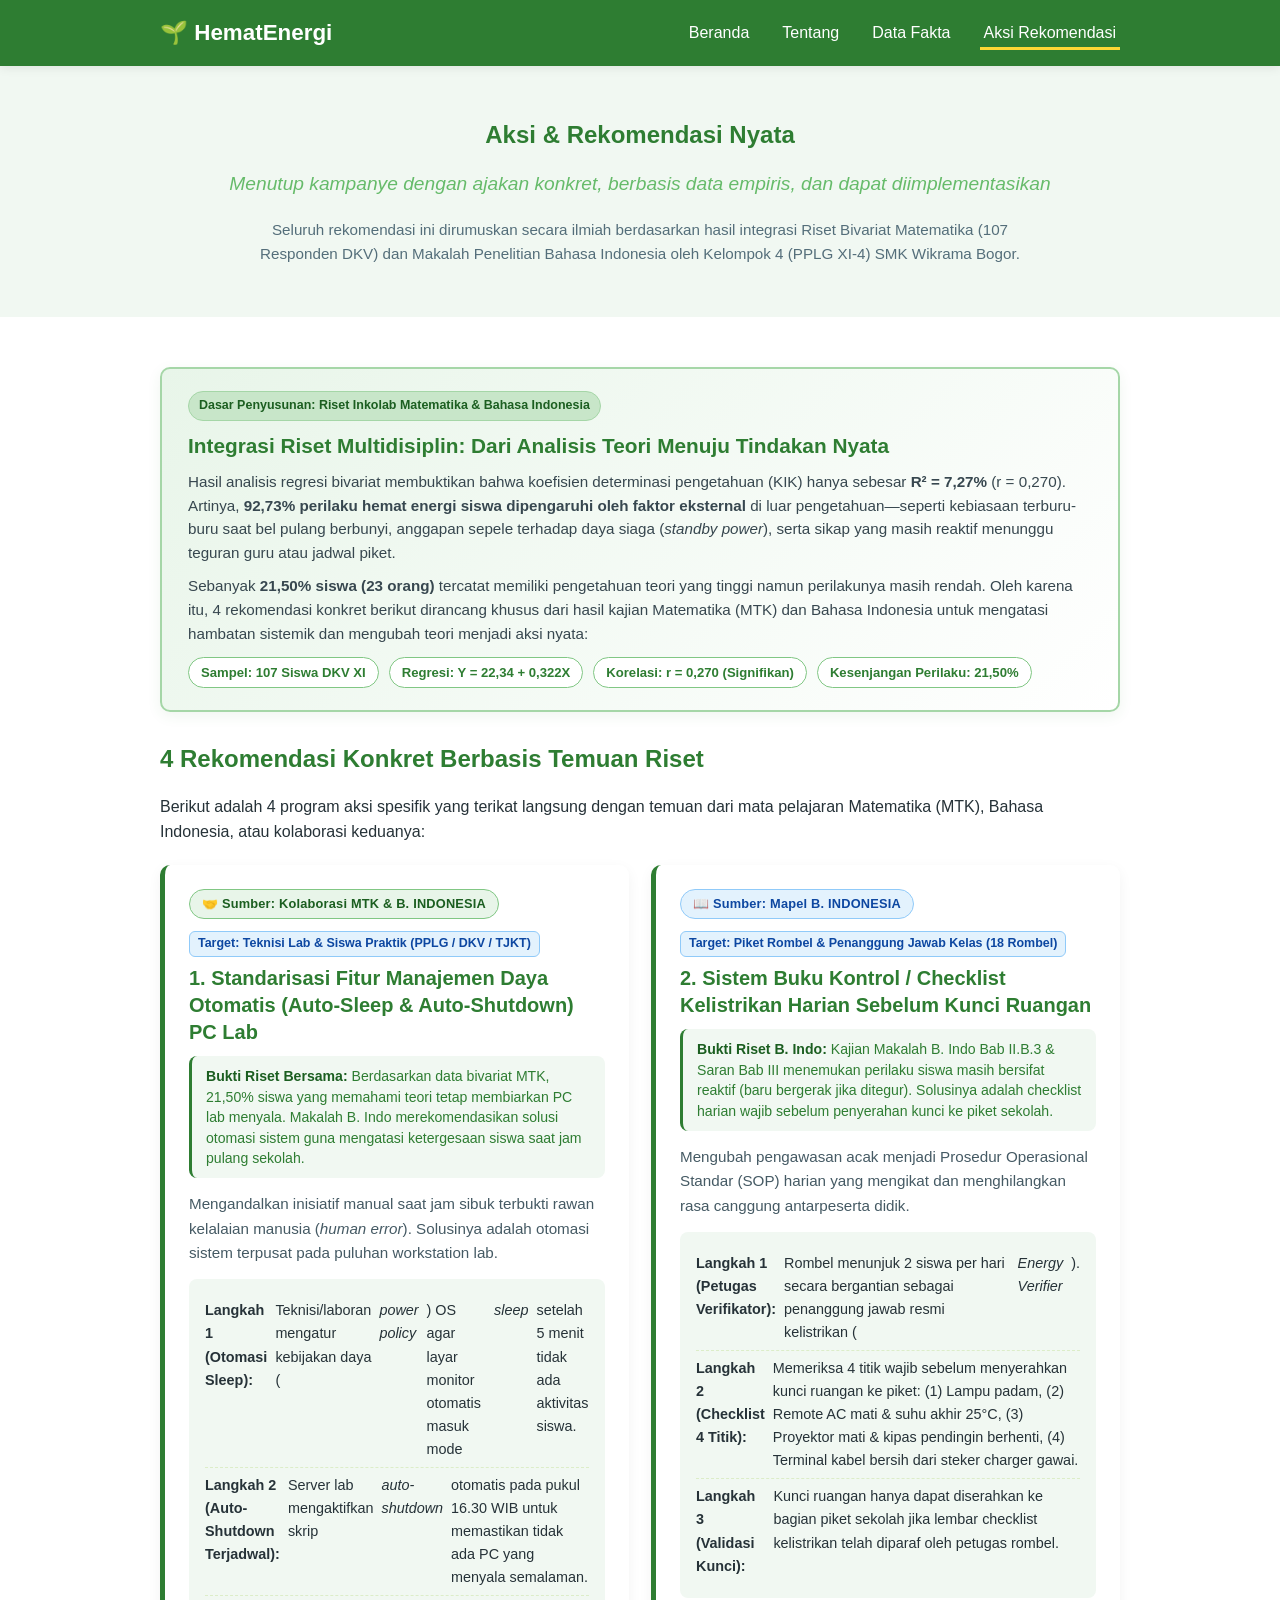
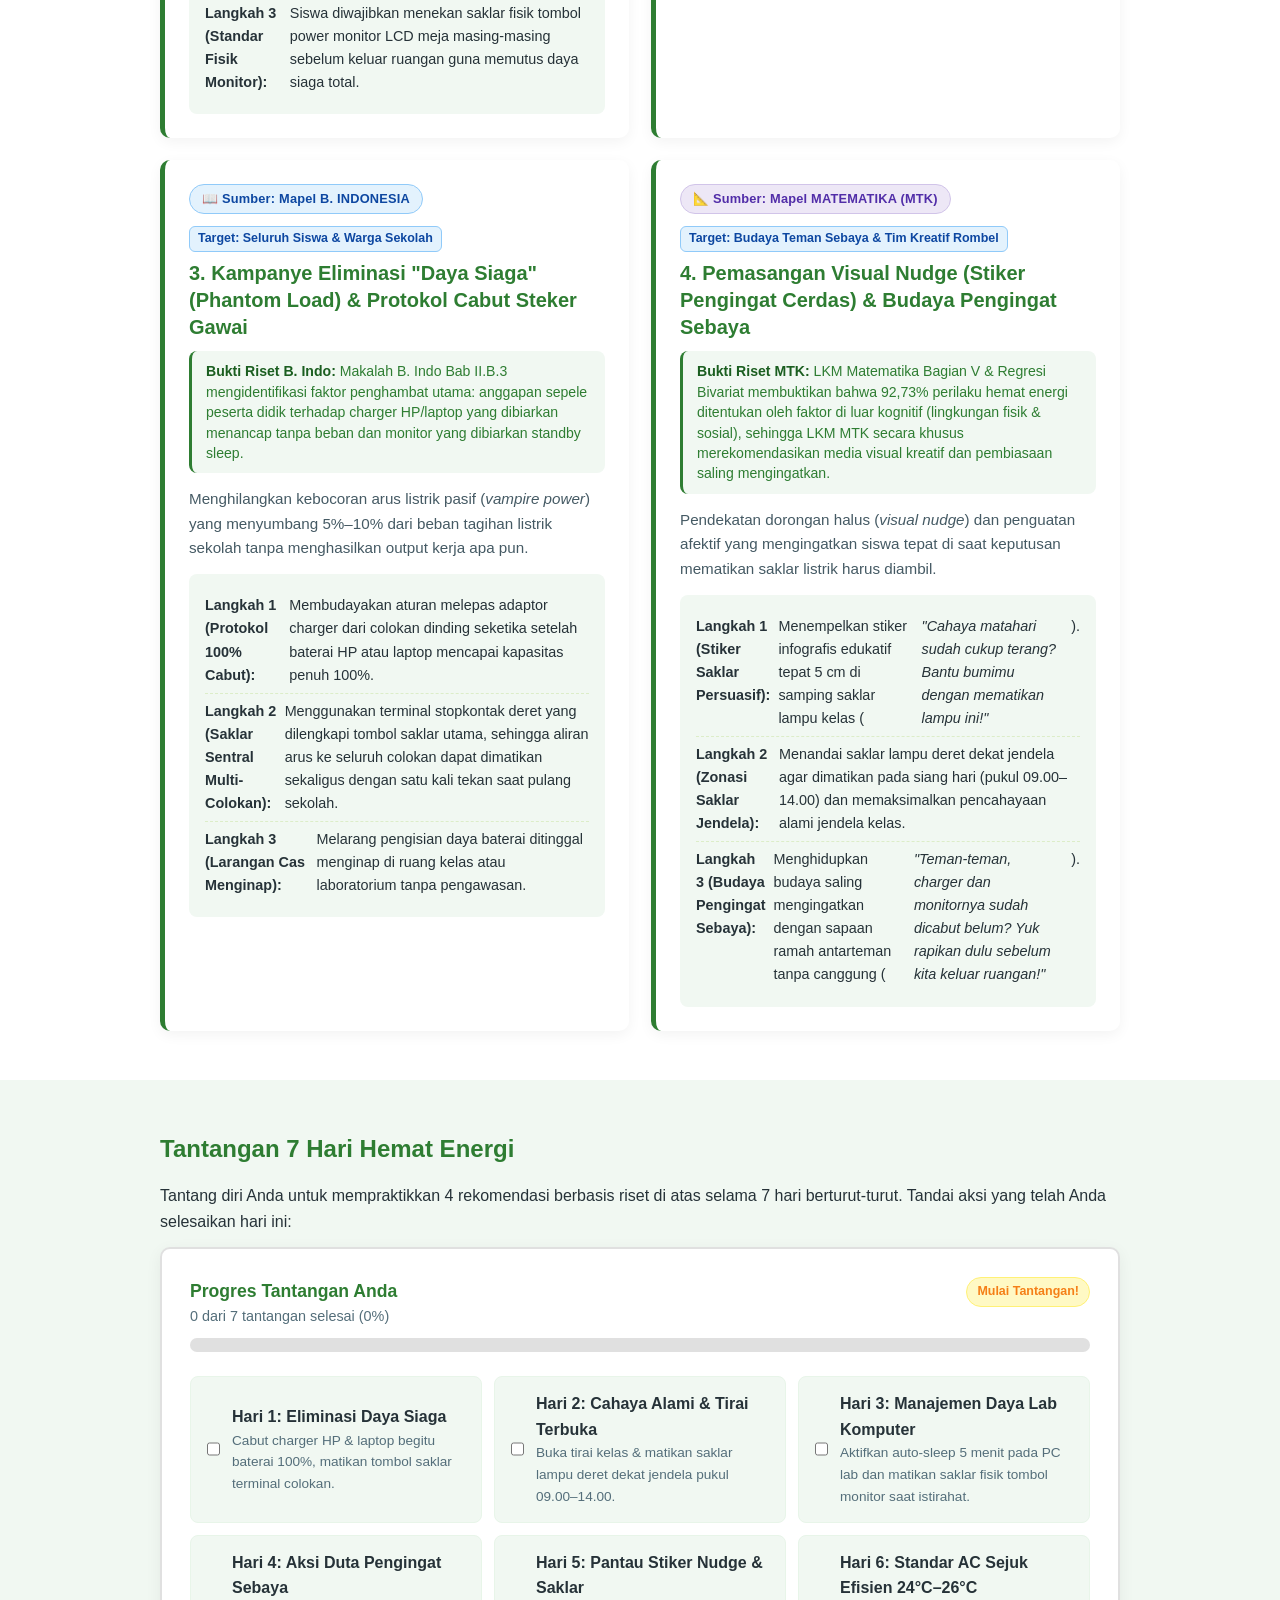
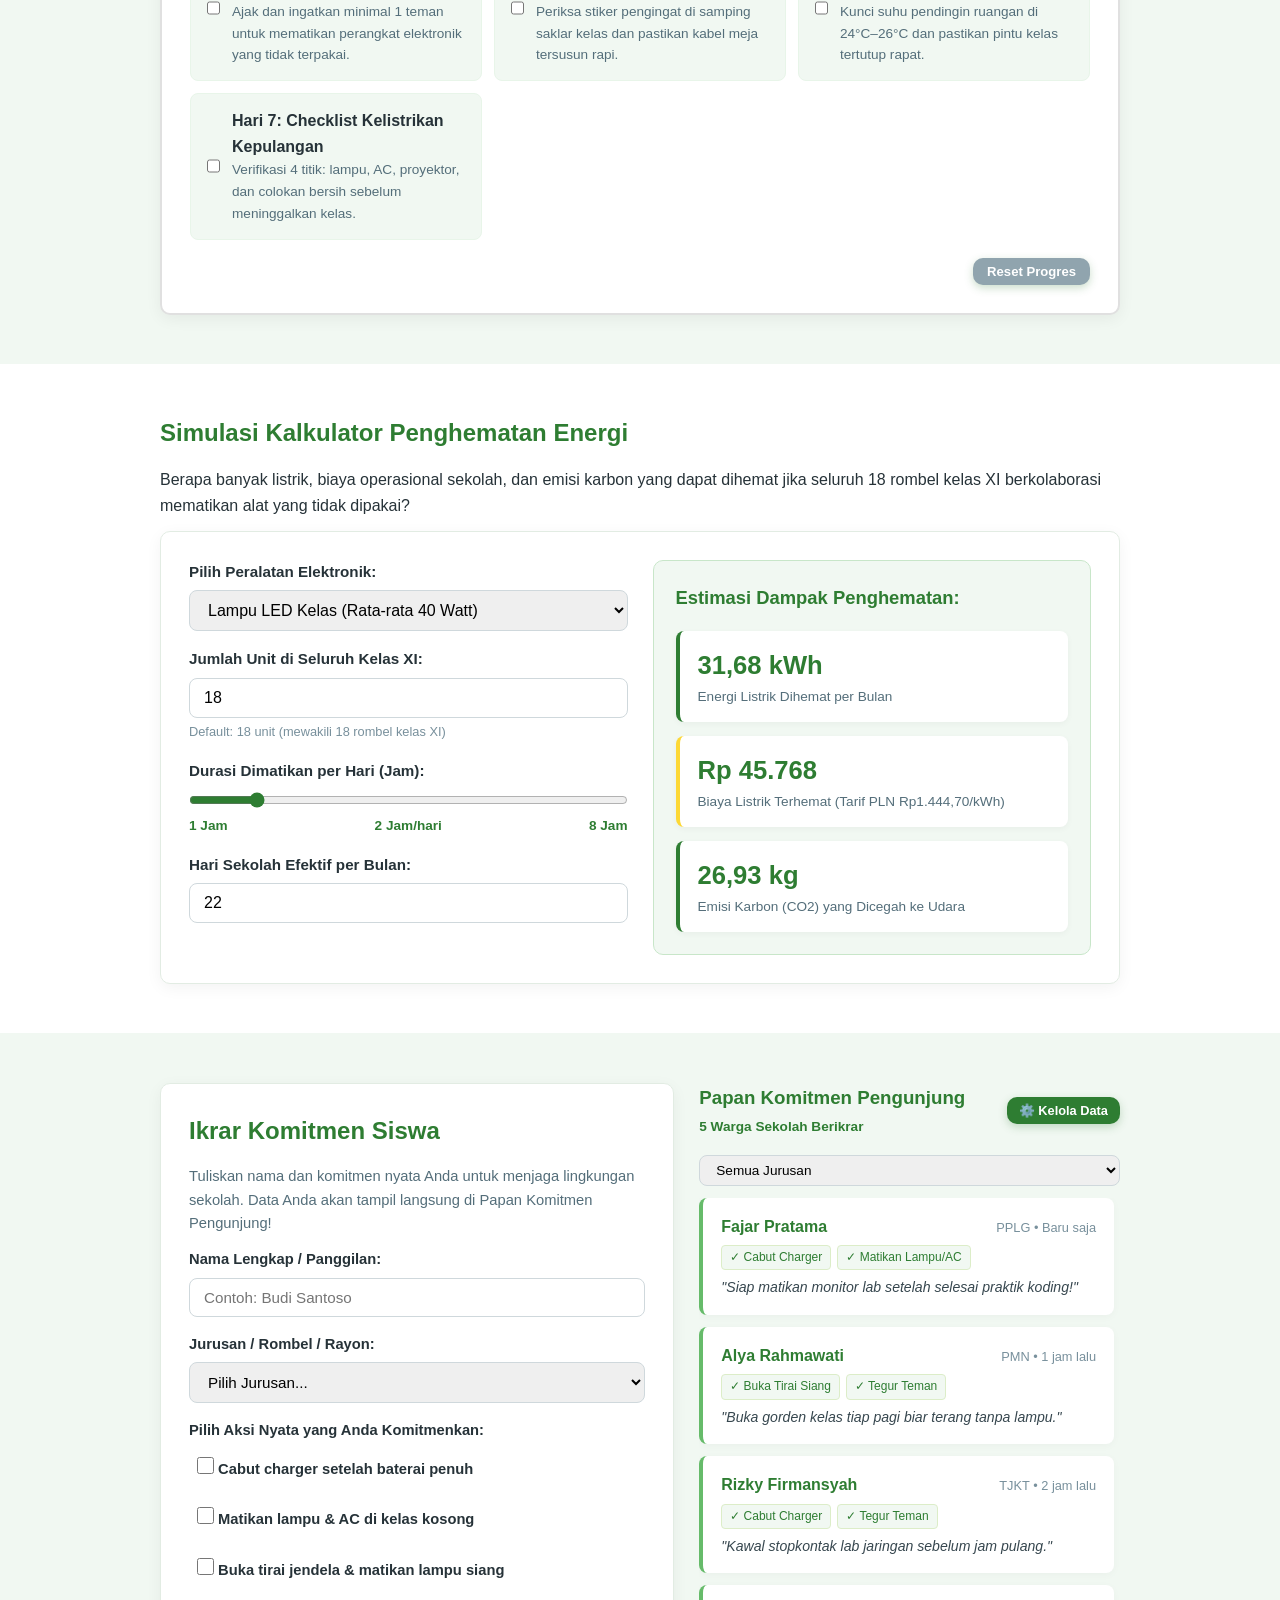
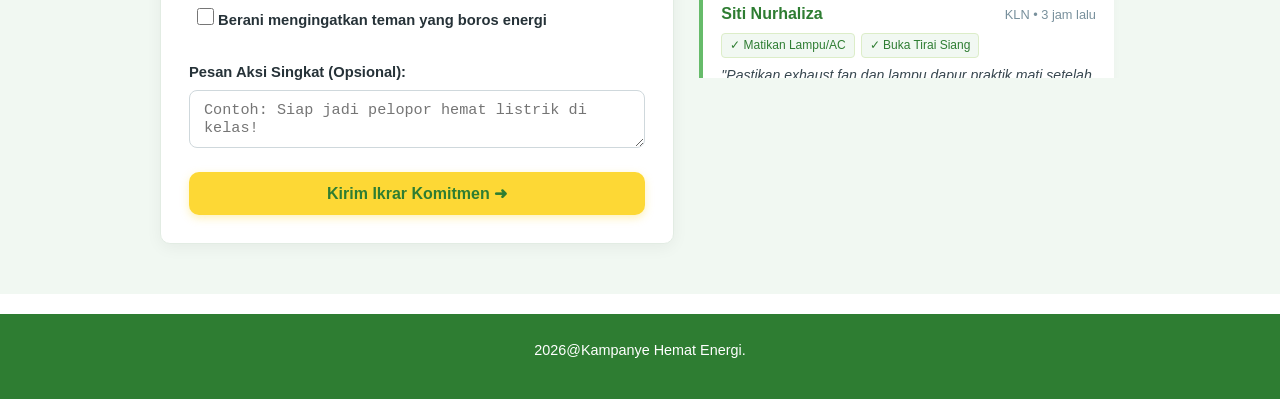
==== commit ebd426a9: "feat: Sesuaikan 4 rekomendasi konkret dengan penanda sumber MTK, B. Indonesia, dan Keduanya" ====
--- a/aksi.html
+++ b/aksi.html
@@ -51,7 +51,7 @@
                         Hasil analisis regresi bivariat membuktikan bahwa koefisien determinasi pengetahuan (KIK) hanya sebesar <strong>R² = 7,27%</strong> (r = 0,270). Artinya, <strong>92,73% perilaku hemat energi siswa dipengaruhi oleh faktor eksternal</strong> di luar pengetahuan—seperti kebiasaan terburu-buru saat bel pulang berbunyi, anggapan sepele terhadap daya siaga (<em>standby power</em>), serta sikap yang masih reaktif menunggu teguran guru atau jadwal piket.
                     </p>
                     <p>
-                        Sebanyak <strong>21,50% siswa (23 orang)</strong> tercatat memiliki pengetahuan teori yang tinggi namun perilakunya masih rendah. Oleh karena itu, 5 rekomendasi konkret berikut dirancang khusus untuk mengatasi hambatan sistemik dan mengubah teori menjadi aksi nyata:
+                        Sebanyak <strong>21,50% siswa (23 orang)</strong> tercatat memiliki pengetahuan teori yang tinggi namun perilakunya masih rendah. Oleh karena itu, 4 rekomendasi konkret berikut dirancang khusus dari hasil kajian Matematika (MTK) dan Bahasa Indonesia untuk mengatasi hambatan sistemik dan mengubah teori menjadi aksi nyata:
                     </p>
                     <div class="inkolab-lead-meta">
                         <span class="inkolab-pill">Sampel: 107 Siswa DKV XI</span>
@@ -61,18 +61,18 @@
                     </div>
                 </div>
 
-                <h2>5 Rekomendasi Konkret Berbasis Temuan Riset</h2>
-                <p>Berikut adalah 5 program aksi spesifik yang terikat langsung dengan data dan temuan lapangan:</p>
+                <h2>4 Rekomendasi Konkret Berbasis Temuan Riset</h2>
+                <p>Berikut adalah 4 program aksi spesifik yang terikat langsung dengan temuan dari mata pelajaran Matematika (MTK), Bahasa Indonesia, atau kolaborasi keduanya:</p>
 
                 <div class="rekomendasi-grid">
 
                     <div class="rekomendasi-card">
                         <div>
+                            <span class="badge-mapel-keduanya">🤝 Sumber: Kolaborasi MTK &amp; B. INDONESIA</span>
                             <span class="role-badge">Target: Teknisi Lab &amp; Siswa Praktik (PPLG / DKV / TJKT)</span>
-                            <span class="card-badge badge-alert">Dasar: Makalah B. Indo Bab II.B.2 &amp; LKM MTK (21,50% Kesenjangan)</span>
                             <h3>1. Standarisasi Fitur Manajemen Daya Otomatis (Auto-Sleep &amp; Auto-Shutdown) PC Lab</h3>
                             <div class="data-foundation">
-                                <strong>Temuan Data:</strong> Sebanyak 21,50% siswa yang memahami teori konservasi tetap meninggalkan komputer lab dan monitor dalam keadaan aktif karena ketergesaan waktu pergantian jam pelajaran dan jam kepulangan.
+                                <strong>Bukti Riset Bersama:</strong> Berdasarkan data bivariat MTK, 21,50% siswa yang memahami teori tetap membiarkan PC lab menyala. Makalah B. Indo merekomendasikan solusi otomasi sistem guna mengatasi ketergesaan siswa saat jam pulang sekolah.
                             </div>
                             <p>
                                 Mengandalkan inisiatif manual saat jam sibuk terbukti rawan kelalaian manusia (<em>human error</em>). Solusinya adalah otomasi sistem terpusat pada puluhan workstation lab.
@@ -87,11 +87,11 @@
 
                     <div class="rekomendasi-card">
                         <div>
+                            <span class="badge-mapel-bindo">📖 Sumber: Mapel B. INDONESIA</span>
                             <span class="role-badge">Target: Piket Rombel &amp; Penanggung Jawab Kelas (18 Rombel)</span>
-                            <span class="card-badge badge-alert">Dasar: Makalah B. Indo Bab II.B.3 &amp; Saran Bab III (Sikap Reaktif)</span>
                             <h3>2. Sistem Buku Kontrol / Checklist Kelistrikan Harian Sebelum Kunci Ruangan</h3>
                             <div class="data-foundation">
-                                <strong>Temuan Data:</strong> Kajian Bahasa Indonesia menemukan perilaku siswa masih bersifat reaktif—baru mematikan saklar listrik jika ditegur guru atau saat jadwal piket pribadi.
+                                <strong>Bukti Riset B. Indo:</strong> Kajian Makalah B. Indo Bab II.B.3 &amp; Saran Bab III menemukan perilaku siswa masih bersifat reaktif (baru bergerak jika ditegur). Solusinya adalah checklist harian wajib sebelum penyerahan kunci ke piket sekolah.
                             </div>
                             <p>
                                 Mengubah pengawasan acak menjadi Prosedur Operasional Standar (SOP) harian yang mengikat dan menghilangkan rasa canggung antarpeserta didik.
@@ -106,18 +106,18 @@
 
                     <div class="rekomendasi-card">
                         <div>
+                            <span class="badge-mapel-bindo">📖 Sumber: Mapel B. INDONESIA</span>
                             <span class="role-badge">Target: Seluruh Siswa &amp; Warga Sekolah</span>
-                            <span class="card-badge">Dasar: Makalah B. Indo Bab II.B.3 (Anggapan Sepele Standby Power)</span>
-                            <h3>3. Kampanye Eliminasi "Daya Siaga" (Phantom Load) &amp; Protokol Cabut Steker</h3>
+                            <h3>3. Kampanye Eliminasi "Daya Siaga" (Phantom Load) &amp; Protokol Cabut Steker Gawai</h3>
                             <div class="data-foundation">
-                                <strong>Temuan Data:</strong> Sebagian besar siswa menganggap remeh charger HP/laptop yang dibiarkan tertancap di stopkontak tanpa beban gawai, padahal trafo internal tetap menyedot listrik non-stop.
+                                <strong>Bukti Riset B. Indo:</strong> Makalah B. Indo Bab II.B.3 mengidentifikasi faktor penghambat utama: anggapan sepele peserta didik terhadap charger HP/laptop yang dibiarkan menancap tanpa beban dan monitor yang dibiarkan standby sleep.
                             </div>
                             <p>
                                 Menghilangkan kebocoran arus listrik pasif (<em>vampire power</em>) yang menyumbang 5%–10% dari beban tagihan listrik sekolah tanpa menghasilkan output kerja apa pun.
                             </p>
                             <ul class="action-steps">
                                 <li><strong>Langkah 1 (Protokol 100% Cabut):</strong> Membudayakan aturan melepas adaptor charger dari colokan dinding seketika setelah baterai HP atau laptop mencapai kapasitas penuh 100%.</li>
-                                <li><strong>Langkah 2 (Saklar Sentral Multi-Colokan):** Menggunakan terminal stopkontak deret yang dilengkapi tombol saklar utama, sehingga aliran arus ke seluruh colokan dapat dimatikan sekaligus dengan satu kali tekan saat pulang sekolah.</li>
+                                <li><strong>Langkah 2 (Saklar Sentral Multi-Colokan):</strong> Menggunakan terminal stopkontak deret yang dilengkapi tombol saklar utama, sehingga aliran arus ke seluruh colokan dapat dimatikan sekaligus dengan satu kali tekan saat pulang sekolah.</li>
                                 <li><strong>Langkah 3 (Larangan Cas Menginap):</strong> Melarang pengisian daya baterai ditinggal menginap di ruang kelas atau laboratorium tanpa pengawasan.</li>
                             </ul>
                         </div>
@@ -125,38 +125,19 @@
 
                     <div class="rekomendasi-card">
                         <div>
-                            <span class="role-badge">Target: Budaya Teman Sebaya &amp; Mapel Pendidikan Pancasila</span>
-                            <span class="card-badge">Dasar: LKM Analisis Regresi MTK (92,73% Faktor Sosial/Lingkungan)</span>
-                            <h3>4. Pembudayaan "Duta Pengingat Sebaya" (Peer-Reminder) Berbasis Nilai Pancasila</h3>
+                            <span class="badge-mapel-mtk">📐 Sumber: Mapel MATEMATIKA (MTK)</span>
+                            <span class="role-badge">Target: Budaya Teman Sebaya &amp; Tim Kreatif Rombel</span>
+                            <h3>4. Pemasangan Visual Nudge (Stiker Pengingat Cerdas) &amp; Budaya Pengingat Sebaya</h3>
                             <div class="data-foundation">
-                                <strong>Temuan Data:</strong> Analisis bivariat membuktikan bahwa 92,73% perilaku hemat energi ditentukan oleh dorongan norma sosial di lingkungan sekitar, keteladanan teman sebaya, dan tata tertib.
+                                <strong>Bukti Riset MTK:</strong> LKM Matematika Bagian V &amp; Regresi Bivariat membuktikan bahwa 92,73% perilaku hemat energi ditentukan oleh faktor di luar kognitif (lingkungan fisik &amp; sosial), sehingga LKM MTK secara khusus merekomendasikan media visual kreatif dan pembiasaan saling mengingatkan.
                             </div>
                             <p>
-                                Menumbuhkan refleks kesadaran afektif mandiri (<em>self-awareness</em>) yang berakar pada nilai tanggung jawab sosial warga negara, bukan sekadar kepatuhan semu saat ada guru.
+                                Pendekatan dorongan halus (<em>visual nudge</em>) dan penguatan afektif yang mengingatkan siswa tepat di saat keputusan mematikan saklar listrik harus diambil.
                             </p>
                             <ul class="action-steps">
-                                <li><strong>Langkah 1 (Internalisasi Sila ke-5):</strong> Mengaitkan penghematan energi sebagai wujud nyata keadilan sosial dan integritas dalam merawat fasilitas sarana publik milik bersama.</li>
-                                <li><strong>Langkah 2 (Sapaan Kolaboratif):</strong> Melatih budaya teguran ramah tanpa nada menghakimi, contohnya: <em>"Teman-teman, charger dan monitornya sudah dicabut belum? Yuk rapikan dulu sebelum kita keluar ruangan!"</em></li>
-                                <li><strong>Langkah 3 (Refleks Spontan):</strong> Membentuk kebiasaan spontan memeriksa peralatan elektronik di sekitar meja sendiri setiap kali bel pergantian jam atau istirahat berbunyi.</li>
-                            </ul>
-                        </div>
-                    </div>
-
-                    <div class="rekomendasi-card">
-                        <div>
-                            <span class="role-badge">Target: Sarana Prasarana &amp; Tim Kreatif Rombel</span>
-                            <span class="card-badge">Dasar: Makalah B. Indo Bab II.B.3 &amp; LKM MTK Bagian V (Nudge Visual)</span>
-                            <h3>5. Pemasangan Visual Nudge (Stiker Pengingat Cerdas) di Titik Kritis Saklar &amp; Pintu</h3>
-                            <div class="data-foundation">
-                                <strong>Temuan Data:</strong> Rekomendasi LKM Matematika dan Makalah Bahasa Indonesia menggarisbawahi bahwa media pengingat visual fisik di dekat saklar sangat efektif mencegah kelalaian akibat lupa.
-                            </div>
-                            <p>
-                                Pendekatan <em>choice architecture</em> (dorongan halus/nudge) yang mengingatkan siswa tepat di saat keputusan mematikan saklar listrik harus diambil.
-                            </p>
-                            <ul class="action-steps">
-                                <li><strong>Langkah 1 (Stiker Saklar Persuasif):</strong> Menempelkan stiker infografis edukatif tepat 5 cm di samping saklar lampu (<em>"Cahaya matahari sudah cukup terang? Bantu bumimu dengan mematikan lampu ini!"</em>).</li>
+                                <li><strong>Langkah 1 (Stiker Saklar Persuasif):</strong> Menempelkan stiker infografis edukatif tepat 5 cm di samping saklar lampu kelas (<em>"Cahaya matahari sudah cukup terang? Bantu bumimu dengan mematikan lampu ini!"</em>).</li>
                                 <li><strong>Langkah 2 (Zonasi Saklar Jendela):</strong> Menandai saklar lampu deret dekat jendela agar dimatikan pada siang hari (pukul 09.00–14.00) dan memaksimalkan pencahayaan alami jendela kelas.</li>
-                                <li><strong>Langkah 3 (Instruksi AC 24°C–26°C):</strong> Menempelkan stiker rentang suhu hemat AC 24°C–26°C di samping remote serta penanda pada pintu: <em>"Pastikan pintu tertutup rapat agar AC bekerja efisien"</em>.</li>
+                                <li><strong>Langkah 3 (Budaya Pengingat Sebaya):</strong> Menghidupkan budaya saling mengingatkan dengan sapaan ramah antarteman tanpa canggung (<em>"Teman-teman, charger dan monitornya sudah dicabut belum? Yuk rapikan dulu sebelum kita keluar ruangan!"</em>).</li>
                             </ul>
                         </div>
                     </div>
@@ -168,7 +149,7 @@
         <section class="section-block alt-bg">
             <div class="container">
                 <h2>Tantangan 7 Hari Hemat Energi</h2>
-                <p>Tantang diri Anda untuk mempraktikkan 5 rekomendasi berbasis riset di atas selama 7 hari berturut-turut. Tandai aksi yang telah Anda selesaikan hari ini:</p>
+                <p>Tantang diri Anda untuk mempraktikkan 4 rekomendasi berbasis riset di atas selama 7 hari berturut-turut. Tandai aksi yang telah Anda selesaikan hari ini:</p>
 
                 <div class="challenge-card">
                     <div class="progress-header">
--- a/css/aksi.css
+++ b/css/aksi.css
@@ -528,3 +528,48 @@
   margin-bottom: 8px;
 }
 
+.badge-mapel-mtk {
+  display: inline-flex;
+  align-items: center;
+  gap: 5px;
+  background-color: #ede7f6;
+  color: #512da8;
+  border: 1px solid #d1c4e9;
+  font-weight: 800;
+  font-size: 0.8rem;
+  padding: 4px 12px;
+  border-radius: 20px;
+  margin-bottom: 10px;
+  letter-spacing: 0.2px;
+}
+
+.badge-mapel-bindo {
+  display: inline-flex;
+  align-items: center;
+  gap: 5px;
+  background-color: #e3f2fd;
+  color: #0d47a1;
+  border: 1px solid #90caf9;
+  font-weight: 800;
+  font-size: 0.8rem;
+  padding: 4px 12px;
+  border-radius: 20px;
+  margin-bottom: 10px;
+  letter-spacing: 0.2px;
+}
+
+.badge-mapel-keduanya {
+  display: inline-flex;
+  align-items: center;
+  gap: 5px;
+  background-color: #e8f5e9;
+  color: #1b5e20;
+  border: 1px solid #81c784;
+  font-weight: 800;
+  font-size: 0.8rem;
+  padding: 4px 12px;
+  border-radius: 20px;
+  margin-bottom: 10px;
+  letter-spacing: 0.2px;
+}
+
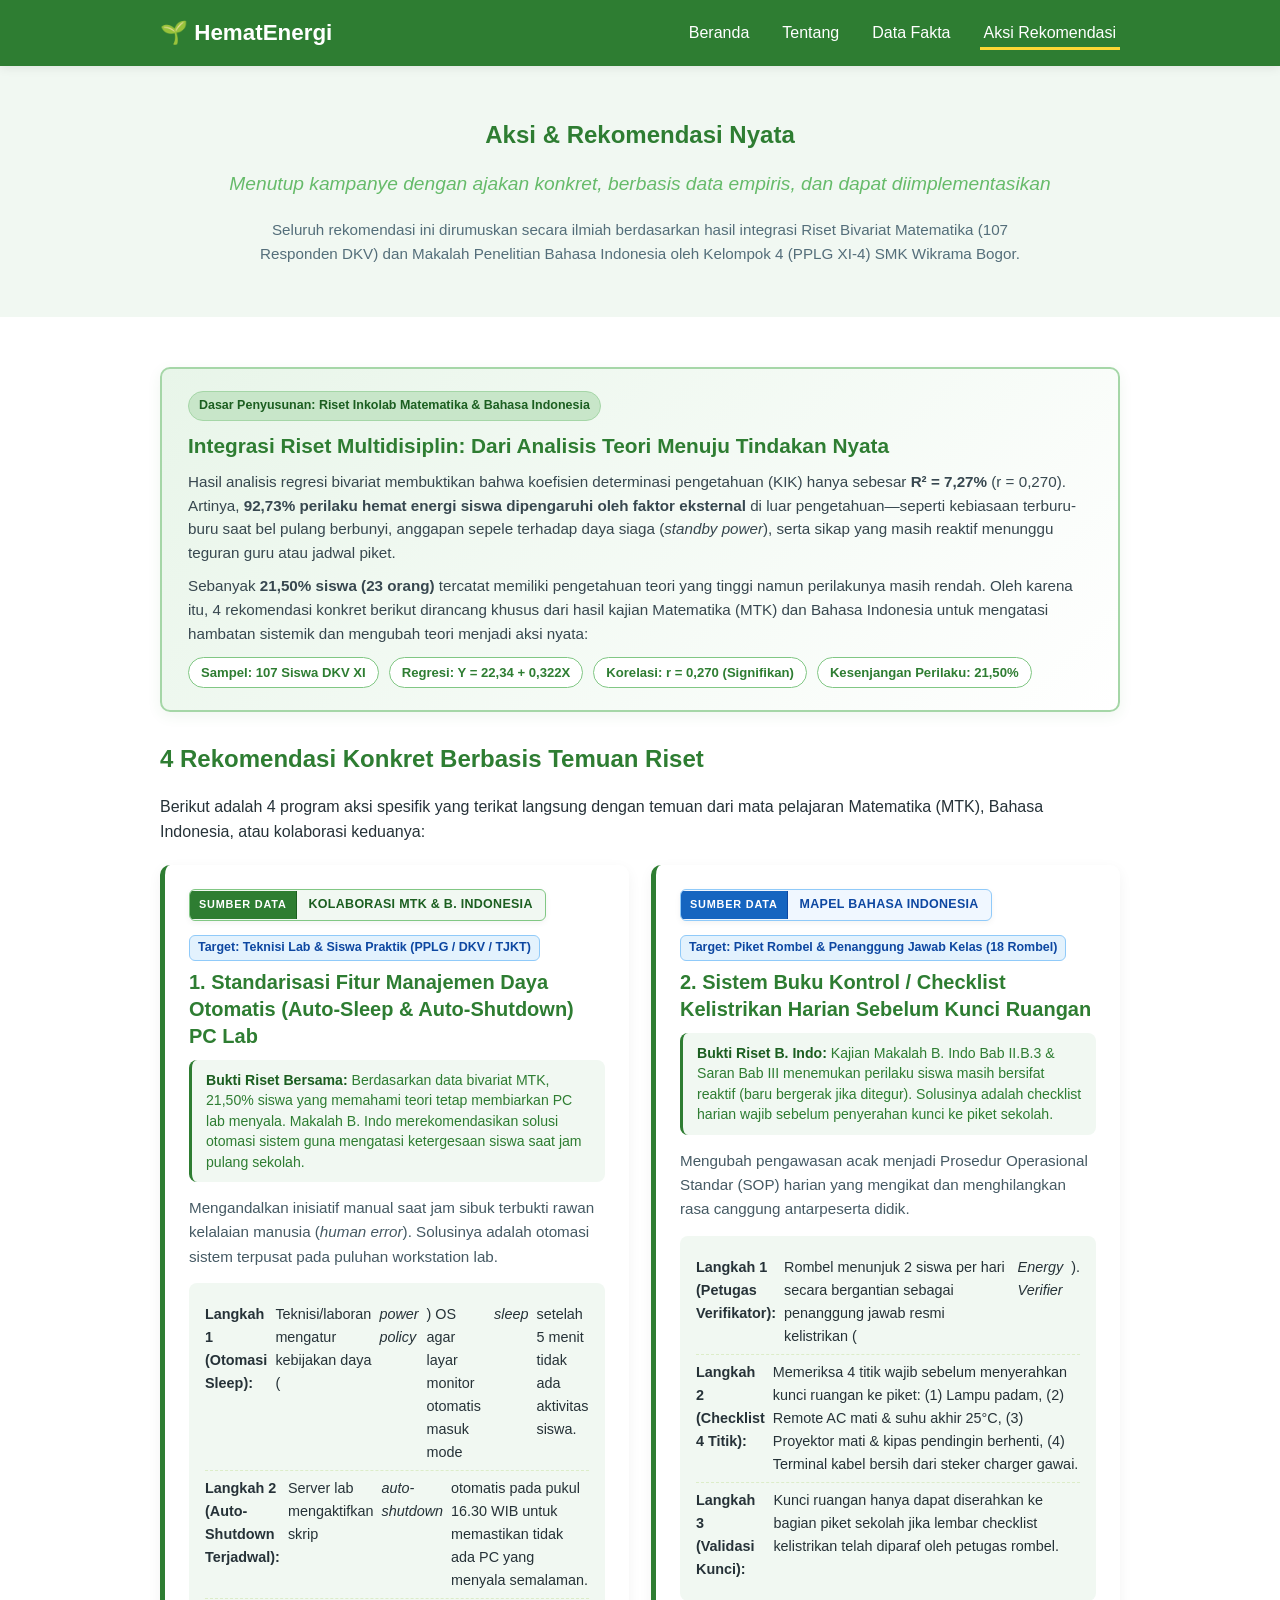
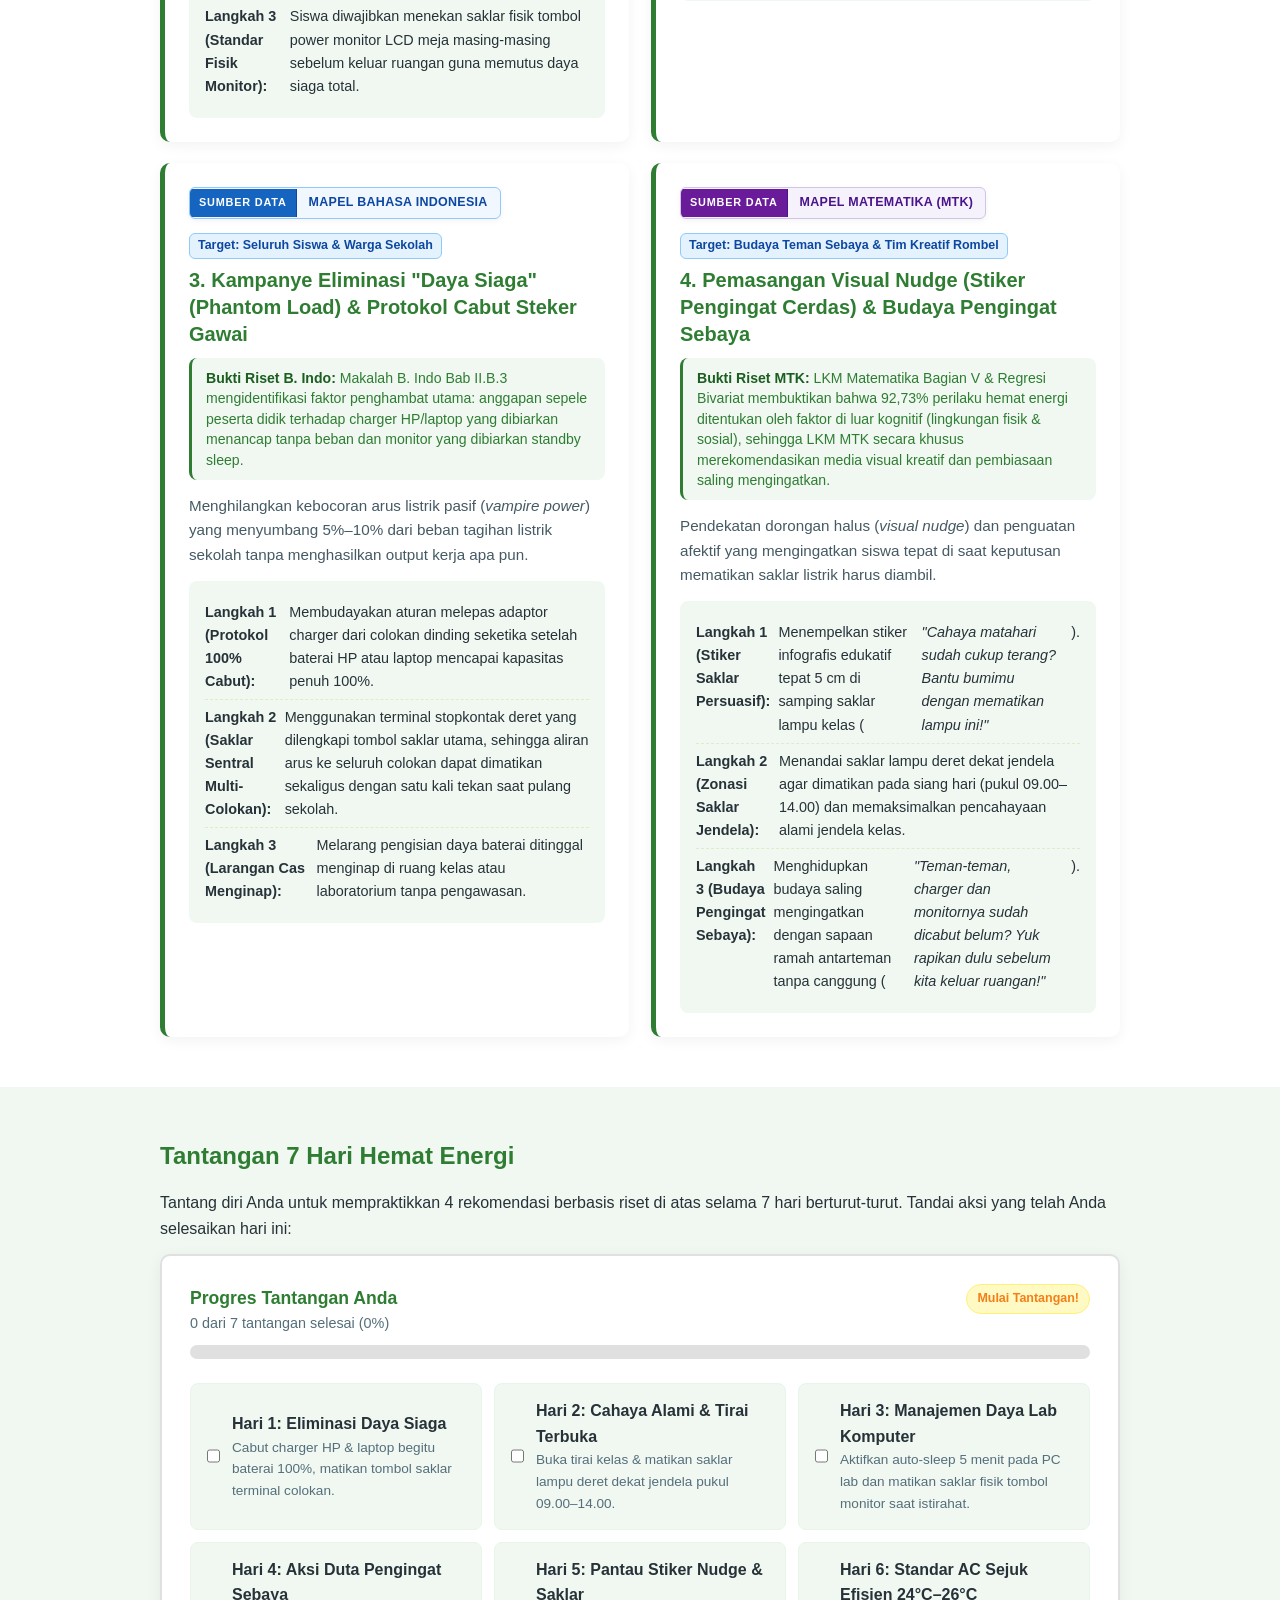
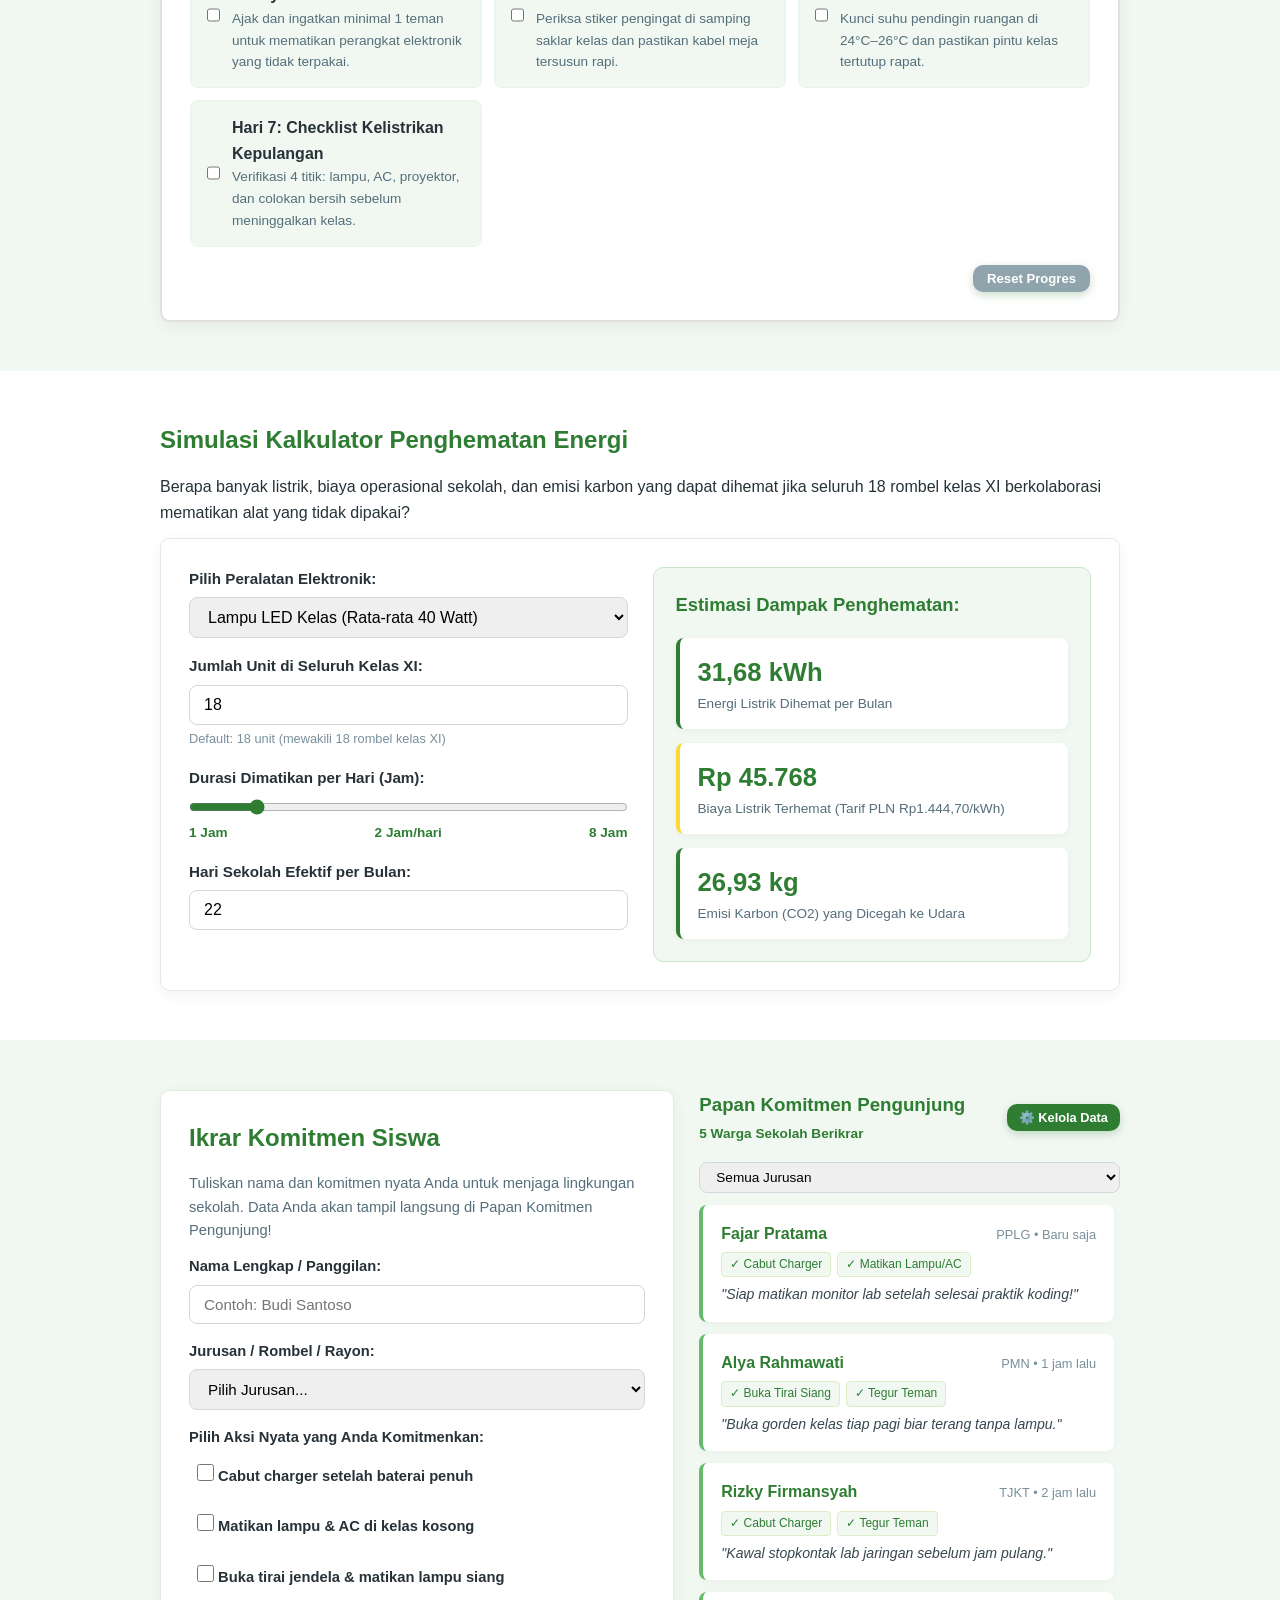
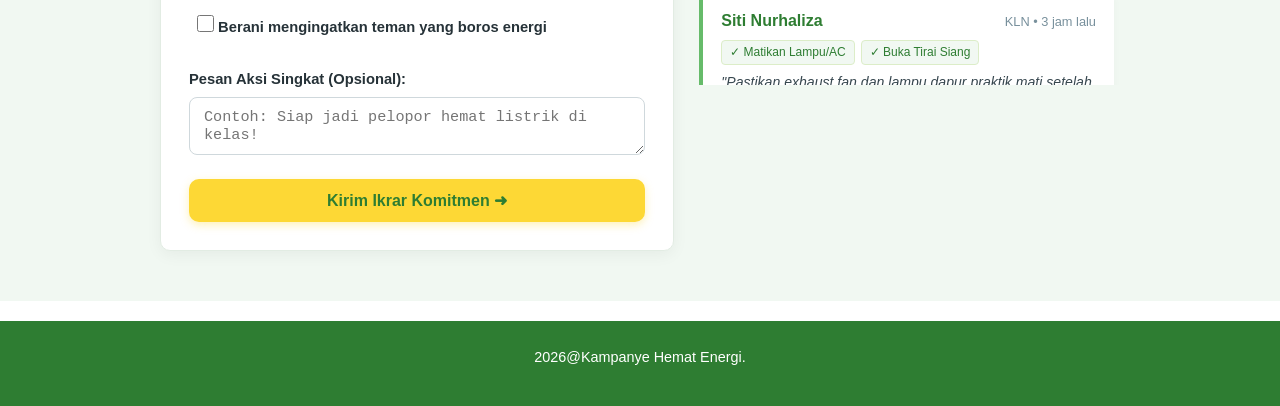
==== commit 88b11e1a: "feat: Ekspor tabel Excel format rapi, CSS sumber rekomendasi tanpa emoji" ====
--- a/aksi.html
+++ b/aksi.html
@@ -68,7 +68,12 @@
 
                     <div class="rekomendasi-card">
                         <div>
-                            <span class="badge-mapel-keduanya">🤝 Sumber: Kolaborasi MTK &amp; B. INDONESIA</span>
+                            <div class="sumber-wrapper">
+                                <span class="sumber-tag sumber-keduanya">
+                                    <span class="sumber-label">SUMBER DATA</span>
+                                    <span class="sumber-value">KOLABORASI MTK &amp; B. INDONESIA</span>
+                                </span>
+                            </div>
                             <span class="role-badge">Target: Teknisi Lab &amp; Siswa Praktik (PPLG / DKV / TJKT)</span>
                             <h3>1. Standarisasi Fitur Manajemen Daya Otomatis (Auto-Sleep &amp; Auto-Shutdown) PC Lab</h3>
                             <div class="data-foundation">
@@ -87,7 +92,12 @@
 
                     <div class="rekomendasi-card">
                         <div>
-                            <span class="badge-mapel-bindo">📖 Sumber: Mapel B. INDONESIA</span>
+                            <div class="sumber-wrapper">
+                                <span class="sumber-tag sumber-bindo">
+                                    <span class="sumber-label">SUMBER DATA</span>
+                                    <span class="sumber-value">MAPEL BAHASA INDONESIA</span>
+                                </span>
+                            </div>
                             <span class="role-badge">Target: Piket Rombel &amp; Penanggung Jawab Kelas (18 Rombel)</span>
                             <h3>2. Sistem Buku Kontrol / Checklist Kelistrikan Harian Sebelum Kunci Ruangan</h3>
                             <div class="data-foundation">
@@ -106,7 +116,12 @@
 
                     <div class="rekomendasi-card">
                         <div>
-                            <span class="badge-mapel-bindo">📖 Sumber: Mapel B. INDONESIA</span>
+                            <div class="sumber-wrapper">
+                                <span class="sumber-tag sumber-bindo">
+                                    <span class="sumber-label">SUMBER DATA</span>
+                                    <span class="sumber-value">MAPEL BAHASA INDONESIA</span>
+                                </span>
+                            </div>
                             <span class="role-badge">Target: Seluruh Siswa &amp; Warga Sekolah</span>
                             <h3>3. Kampanye Eliminasi "Daya Siaga" (Phantom Load) &amp; Protokol Cabut Steker Gawai</h3>
                             <div class="data-foundation">
@@ -125,7 +140,12 @@
 
                     <div class="rekomendasi-card">
                         <div>
-                            <span class="badge-mapel-mtk">📐 Sumber: Mapel MATEMATIKA (MTK)</span>
+                            <div class="sumber-wrapper">
+                                <span class="sumber-tag sumber-mtk">
+                                    <span class="sumber-label">SUMBER DATA</span>
+                                    <span class="sumber-value">MAPEL MATEMATIKA (MTK)</span>
+                                </span>
+                            </div>
                             <span class="role-badge">Target: Budaya Teman Sebaya &amp; Tim Kreatif Rombel</span>
                             <h3>4. Pemasangan Visual Nudge (Stiker Pengingat Cerdas) &amp; Budaya Pengingat Sebaya</h3>
                             <div class="data-foundation">
@@ -409,8 +429,9 @@
 
             <h4 style="margin-bottom: 8px;">Ekspor &amp; Pengelolaan Data:</h4>
             <div class="admin-actions">
-                <button id="btnExportJson" class="btn-primary" style="padding: 8px 16px; font-size: 0.85rem;">📥 Ekspor ke JSON</button>
-                <button id="btnExportCsv" class="btn-secondary" style="padding: 8px 16px; font-size: 0.85rem;">📊 Ekspor ke CSV (Excel)</button>
+                <button id="btnExportExcel" class="btn-primary" style="padding: 8px 16px; font-size: 0.85rem; background: #2e7d32;">📊 Ekspor Tabel Excel (.xls)</button>
+                <button id="btnExportCsv" class="btn-secondary" style="padding: 8px 16px; font-size: 0.85rem;">📄 Ekspor Data CSV (.csv)</button>
+                <button id="btnExportJson" class="btn-secondary" style="padding: 8px 16px; font-size: 0.85rem; background: #546e7a;">💾 Ekspor ke JSON (.json)</button>
                 <button id="btnResetData" class="btn-secondary" style="padding: 8px 16px; font-size: 0.85rem; background: #e53935;">⚠️ Reset Data Bawaan</button>
             </div>
         </div>
--- a/css/aksi.css
+++ b/css/aksi.css
@@ -528,48 +528,74 @@
   margin-bottom: 8px;
 }
 
-.badge-mapel-mtk {
+.sumber-wrapper {
+  margin-bottom: 12px;
+}
+
+.sumber-tag {
   display: inline-flex;
   align-items: center;
-  gap: 5px;
-  background-color: #ede7f6;
-  color: #512da8;
-  border: 1px solid #d1c4e9;
+  border-radius: 6px;
+  overflow: hidden;
+  box-shadow: 0 2px 6px rgba(0, 0, 0, 0.05);
+  border: 1px solid;
+  transition: transform 0.2s ease, box-shadow 0.2s ease;
+}
+
+.sumber-tag:hover {
+  transform: translateY(-2px);
+  box-shadow: 0 4px 12px rgba(0, 0, 0, 0.1);
+}
+
+.sumber-label {
+  font-size: 0.68rem;
   font-weight: 800;
-  font-size: 0.8rem;
-  padding: 4px 12px;
-  border-radius: 20px;
-  margin-bottom: 10px;
-  letter-spacing: 0.2px;
-}
-
-.badge-mapel-bindo {
-  display: inline-flex;
-  align-items: center;
-  gap: 5px;
-  background-color: #e3f2fd;
+  letter-spacing: 0.8px;
+  text-transform: uppercase;
+  padding: 5px 9px;
+  border-right: 1px solid rgba(0, 0, 0, 0.1);
+}
+
+.sumber-value {
+  font-size: 0.78rem;
+  font-weight: 800;
+  letter-spacing: 0.3px;
+  padding: 5px 12px;
+}
+
+.sumber-keduanya {
+  background-color: #f1f8f2;
+  border-color: #81c784;
+  color: #1b5e20;
+}
+
+.sumber-keduanya .sumber-label {
+  background-color: #2e7d32;
+  color: #ffffff;
+  border-right-color: #1b5e20;
+}
+
+.sumber-bindo {
+  background-color: #f0f7ff;
+  border-color: #90caf9;
   color: #0d47a1;
-  border: 1px solid #90caf9;
-  font-weight: 800;
-  font-size: 0.8rem;
-  padding: 4px 12px;
-  border-radius: 20px;
-  margin-bottom: 10px;
-  letter-spacing: 0.2px;
-}
-
-.badge-mapel-keduanya {
-  display: inline-flex;
-  align-items: center;
-  gap: 5px;
-  background-color: #e8f5e9;
-  color: #1b5e20;
-  border: 1px solid #81c784;
-  font-weight: 800;
-  font-size: 0.8rem;
-  padding: 4px 12px;
-  border-radius: 20px;
-  margin-bottom: 10px;
-  letter-spacing: 0.2px;
-}
-
+}
+
+.sumber-bindo .sumber-label {
+  background-color: #1565c0;
+  color: #ffffff;
+  border-right-color: #0d47a1;
+}
+
+.sumber-mtk {
+  background-color: #f6f2fb;
+  border-color: #d1c4e9;
+  color: #4a148c;
+}
+
+.sumber-mtk .sumber-label {
+  background-color: #6a1b9a;
+  color: #ffffff;
+  border-right-color: #4a148c;
+}
+
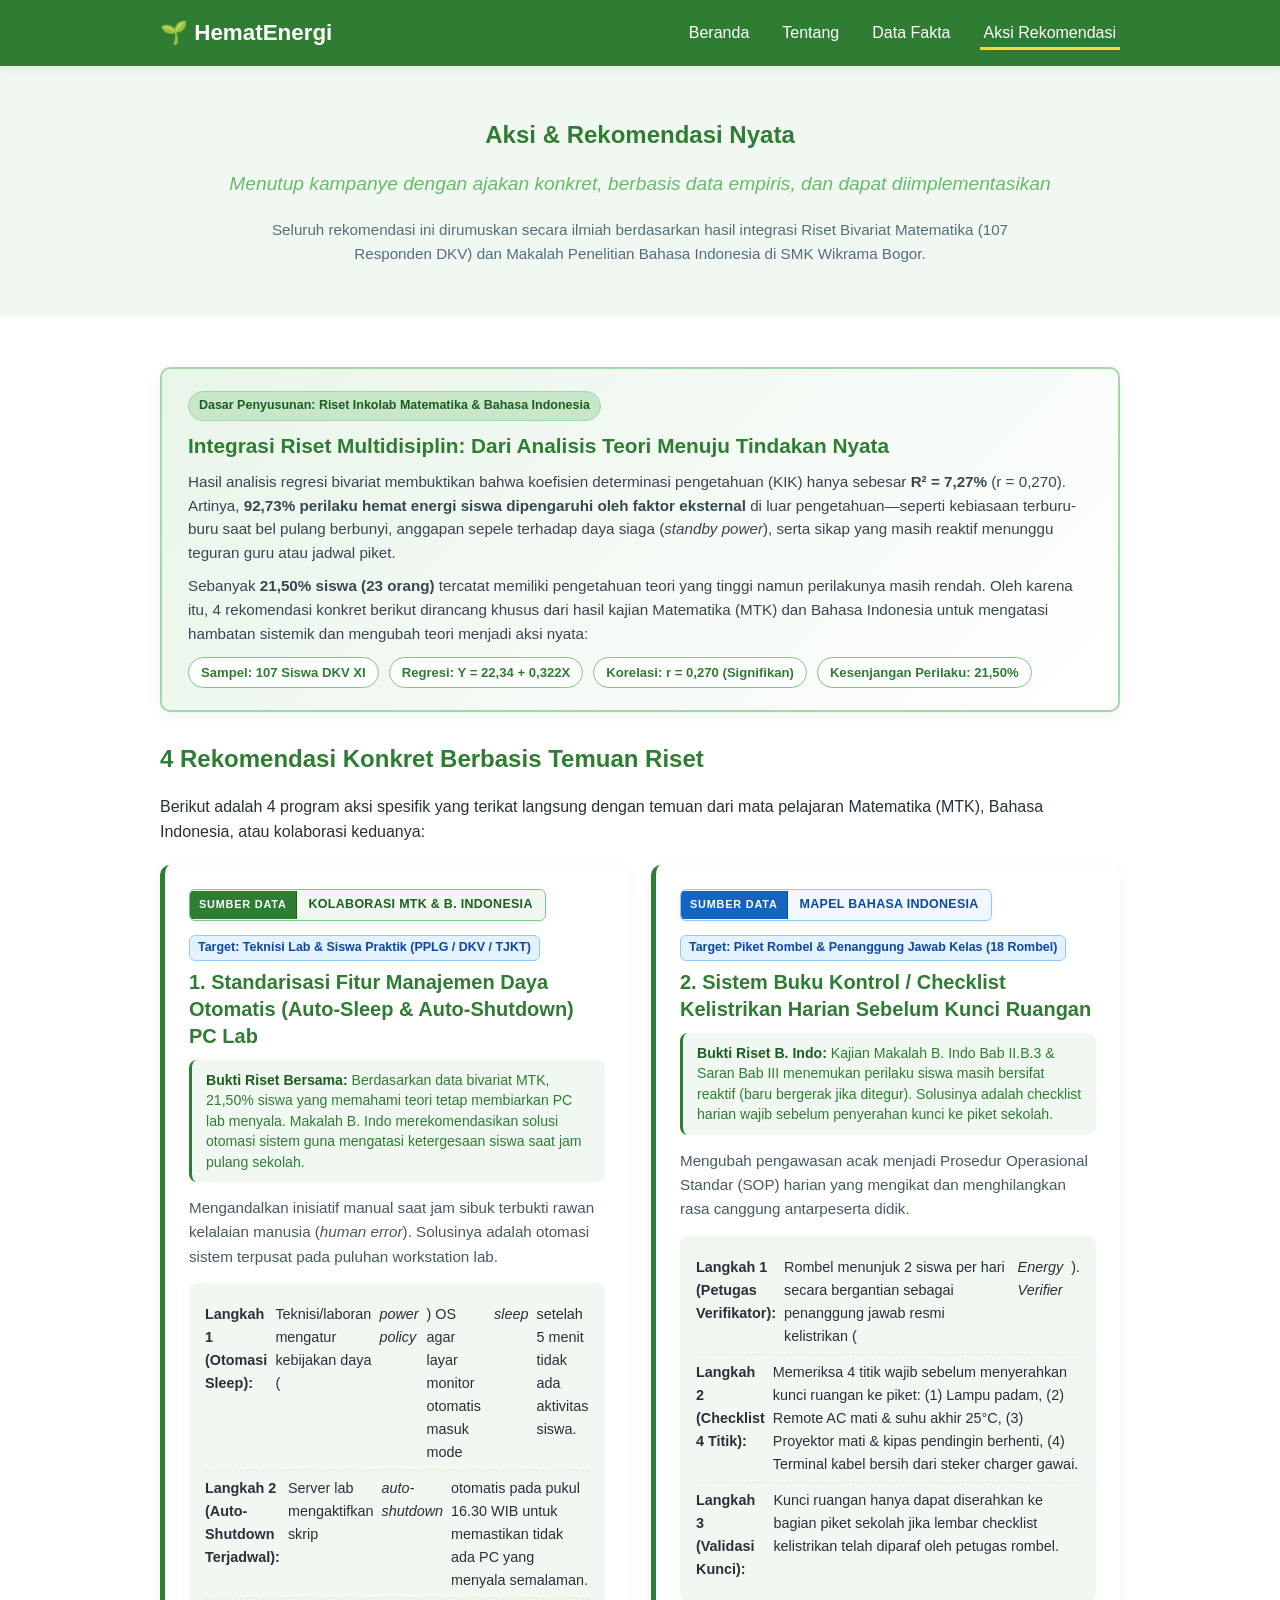
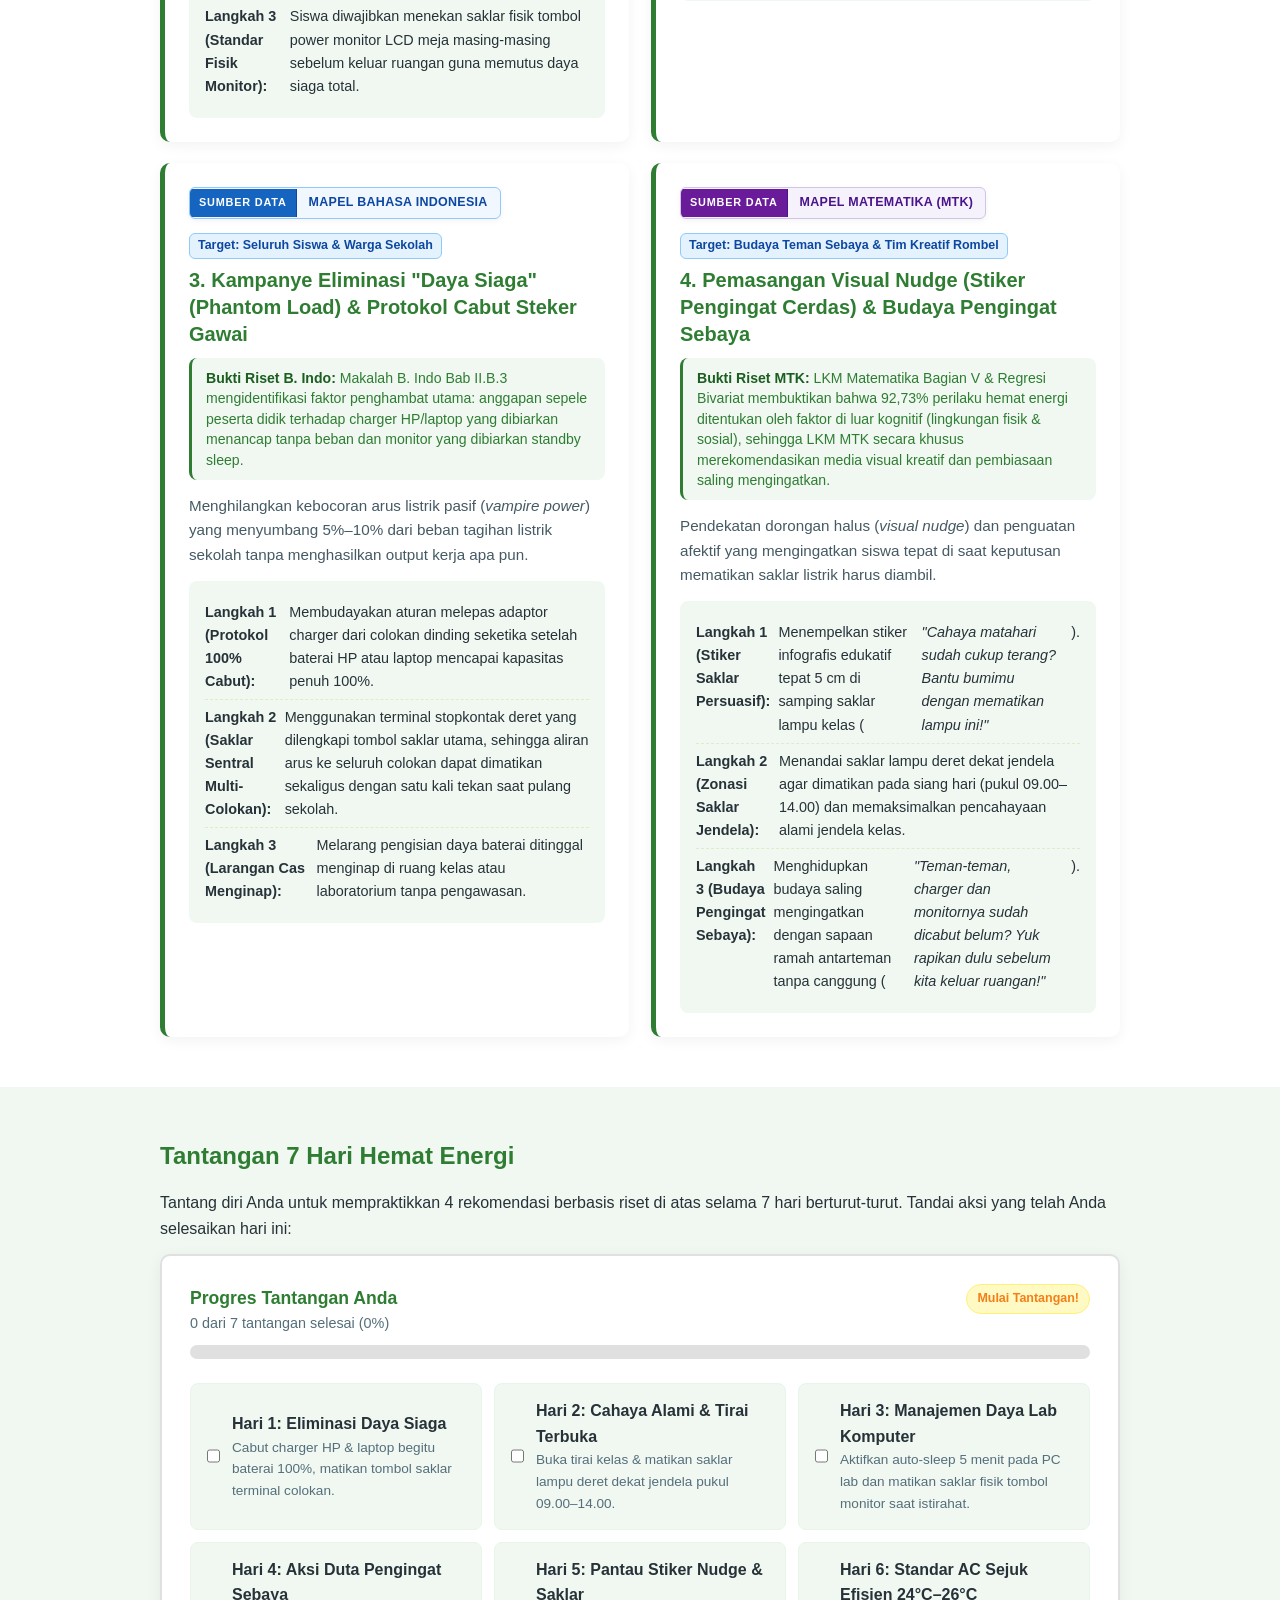
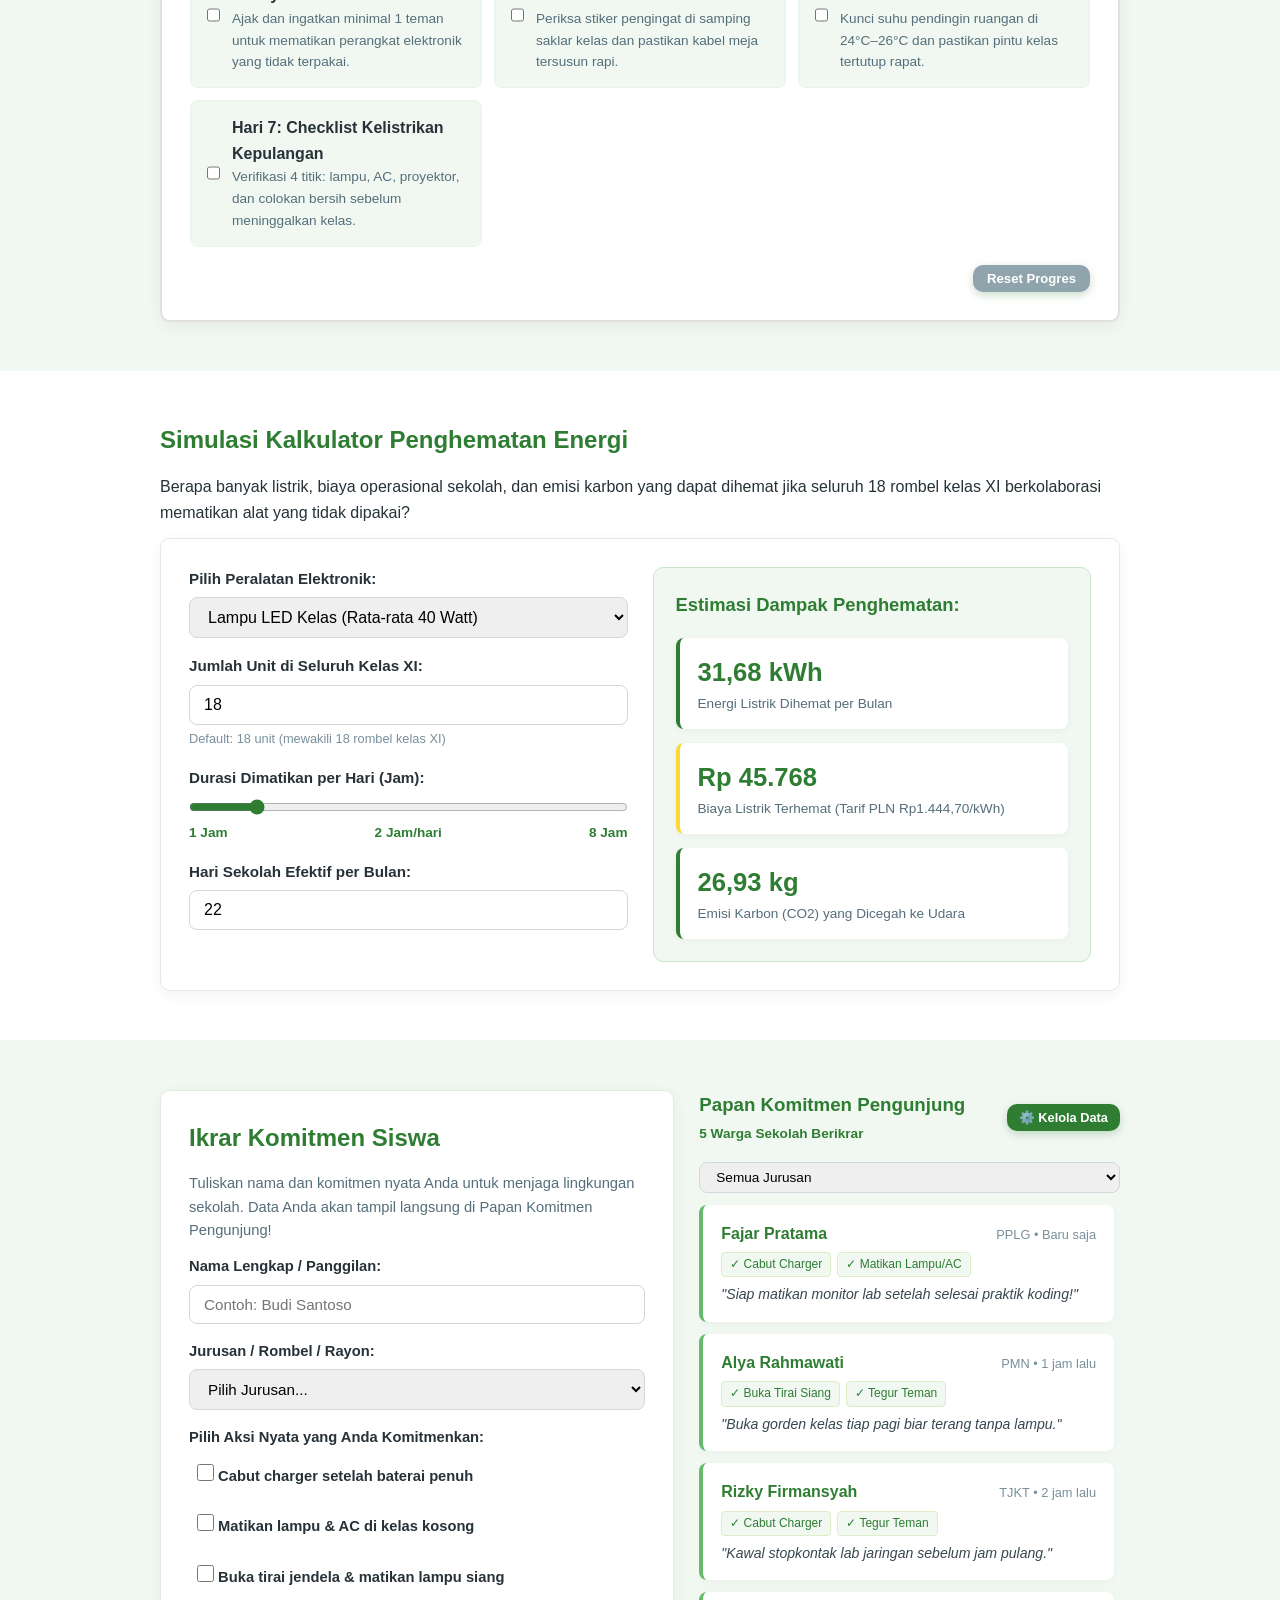
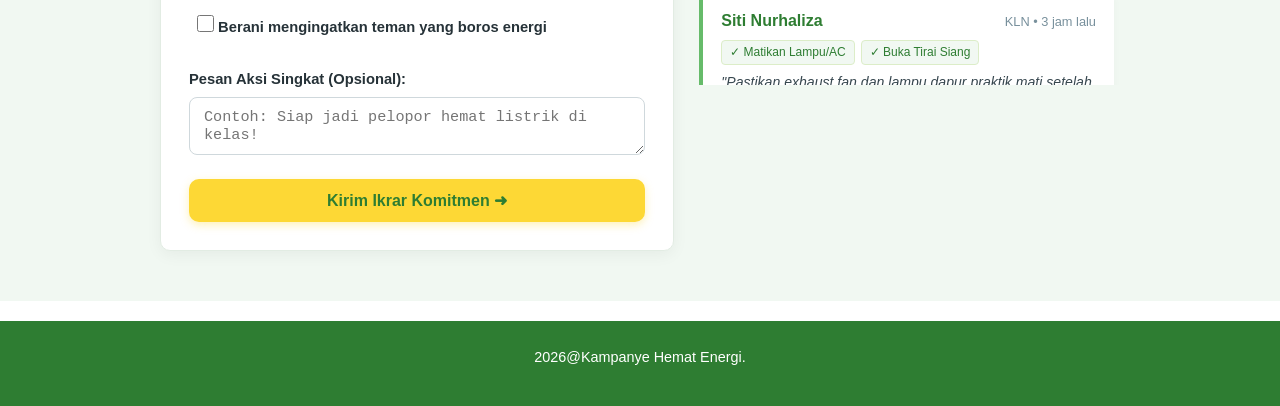
==== commit 701d6c64: "fix: Perbaiki kontras teks tombol admin dan hapus bagian tim kelompok" ====
--- a/aksi.html
+++ b/aksi.html
@@ -37,7 +37,7 @@
                 <h1>Aksi &amp; Rekomendasi Nyata</h1>
                 <p class="tagline">Menutup kampanye dengan ajakan konkret, berbasis data empiris, dan dapat diimplementasikan</p>
                 <p style="max-width: 760px; margin: 0 auto; color: #546e7a; font-size: 0.95rem;">
-                    Seluruh rekomendasi ini dirumuskan secara ilmiah berdasarkan hasil integrasi Riset Bivariat Matematika (107 Responden DKV) dan Makalah Penelitian Bahasa Indonesia oleh Kelompok 4 (PPLG XI-4) SMK Wikrama Bogor.
+                    Seluruh rekomendasi ini dirumuskan secara ilmiah berdasarkan hasil integrasi Riset Bivariat Matematika (107 Responden DKV) dan Makalah Penelitian Bahasa Indonesia di SMK Wikrama Bogor.
                 </p>
             </div>
         </section>
@@ -429,10 +429,10 @@
 
             <h4 style="margin-bottom: 8px;">Ekspor &amp; Pengelolaan Data:</h4>
             <div class="admin-actions">
-                <button id="btnExportExcel" class="btn-primary" style="padding: 8px 16px; font-size: 0.85rem; background: #2e7d32;">📊 Ekspor Tabel Excel (.xls)</button>
-                <button id="btnExportCsv" class="btn-secondary" style="padding: 8px 16px; font-size: 0.85rem;">📄 Ekspor Data CSV (.csv)</button>
-                <button id="btnExportJson" class="btn-secondary" style="padding: 8px 16px; font-size: 0.85rem; background: #546e7a;">💾 Ekspor ke JSON (.json)</button>
-                <button id="btnResetData" class="btn-secondary" style="padding: 8px 16px; font-size: 0.85rem; background: #e53935;">⚠️ Reset Data Bawaan</button>
+                <button id="btnExportExcel" class="admin-btn admin-btn-excel">📊 Ekspor Tabel Excel (.xls)</button>
+                <button id="btnExportCsv" class="admin-btn admin-btn-csv">📄 Ekspor Data CSV (.csv)</button>
+                <button id="btnExportJson" class="admin-btn admin-btn-json">💾 Ekspor ke JSON (.json)</button>
+                <button id="btnResetData" class="admin-btn admin-btn-reset">⚠️ Reset Data Bawaan</button>
             </div>
         </div>
     </div>
--- a/css/aksi.css
+++ b/css/aksi.css
@@ -453,10 +453,61 @@
 }
 
 .admin-actions {
-  display: flex;
-  gap: 10px;
-  flex-wrap: wrap;
+  display: grid;
+  grid-template-columns: repeat(auto-fit, minmax(210px, 1fr));
+  gap: 12px;
   margin-top: 20px;
+}
+
+.admin-btn {
+  display: inline-flex;
+  align-items: center;
+  justify-content: center;
+  gap: 8px;
+  padding: 10px 14px;
+  border-radius: var(--radius);
+  font-weight: 700;
+  font-size: 0.86rem;
+  border: none;
+  cursor: pointer;
+  text-decoration: none;
+  color: #ffffff !important;
+  box-shadow: 0 3px 8px rgba(0, 0, 0, 0.12);
+  transition: transform 0.2s cubic-bezier(0.34, 1.56, 0.64, 1), box-shadow 0.2s ease, opacity 0.2s ease;
+  line-height: 1.4;
+  text-align: center;
+  width: 100%;
+}
+
+.admin-btn:hover {
+  transform: translateY(-2px);
+  box-shadow: 0 6px 14px rgba(0, 0, 0, 0.18);
+  opacity: 0.95;
+}
+
+.admin-btn:active {
+  transform: translateY(0);
+  box-shadow: 0 2px 4px rgba(0, 0, 0, 0.12);
+}
+
+.admin-btn-excel {
+  background-color: #2e7d32 !important;
+  color: #ffffff !important;
+}
+
+.admin-btn-csv {
+  background-color: #1565c0 !important;
+  color: #ffffff !important;
+}
+
+.admin-btn-json {
+  background-color: #455a64 !important;
+  color: #ffffff !important;
+}
+
+.admin-btn-reset {
+  background-color: #d32f2f !important;
+  color: #ffffff !important;
 }
 
 .inkolab-lead-banner {
